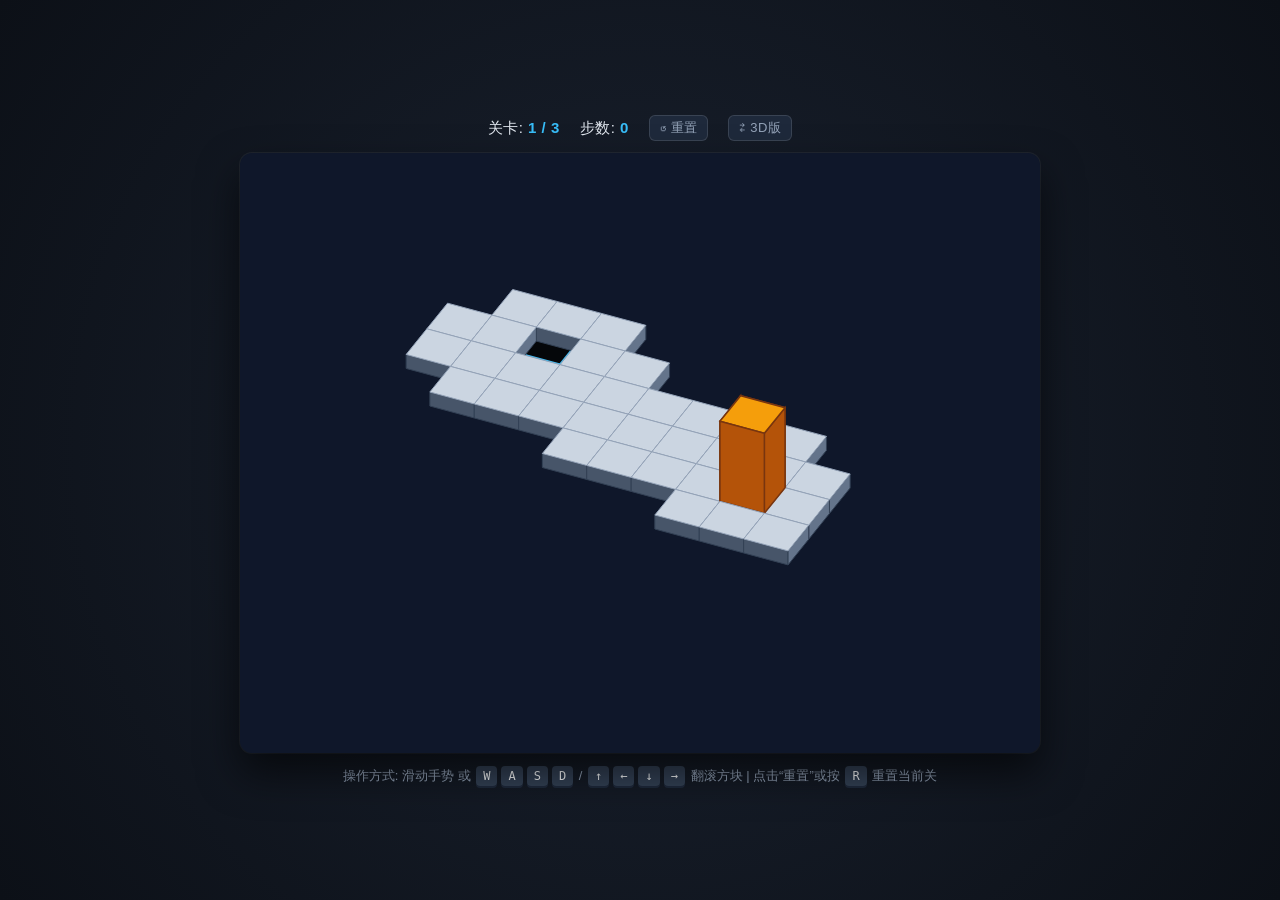
==== index.html @ 2ac4b7d9 "feat: 添加全新 Three.js 3D 版本工程 (three.html)，支持 WebGL PBR 光影与硬件深度遮挡" ====
<!DOCTYPE html>
<html lang="zh-CN">
<head>
  <meta charset="UTF-8">
  <meta name="viewport" content="width=device-width, initial-scale=1.0, maximum-scale=1.0, user-scalable=no">
  <title>Bloxorz - 经典立体翻滚方块</title>
  <style>
    * {
      box-sizing: border-box;
      margin: 0;
      padding: 0;
      user-select: none;
      -webkit-user-select: none;
    }
    body {
      background: radial-gradient(circle at center, #1a2230 0%, #0c1017 100%);
      color: #e2e8f0;
      font-family: -apple-system, BlinkMacSystemFont, "Segoe UI", Roboto, sans-serif;
      display: flex;
      flex-direction: column;
      align-items: center;
      justify-content: center;
      min-height: 100vh;
      overflow: hidden;
      touch-action: none;
    }
    #ui-bar {
      margin-bottom: 12px;
      display: flex;
      align-items: center;
      gap: 20px;
      font-size: 15px;
      font-weight: 500;
      letter-spacing: 0.5px;
    }
    .hud-val {
      color: #38bdf8;
      font-weight: 700;
    }
    .restart-btn {
      background: #1e293b;
      color: #94a3b8;
      border: 1px solid rgba(255, 255, 255, 0.12);
      padding: 3px 10px;
      border-radius: 6px;
      font-size: 13px;
      font-weight: 500;
      cursor: pointer;
      transition: all 0.2s ease;
      touch-action: manipulation;
    }
    .restart-btn:hover, .restart-btn:active {
      background: #334155;
      color: #38bdf8;
      border-color: rgba(56, 189, 248, 0.4);
    }
    #canvas-container {
      position: relative;
      box-shadow: 0 20px 40px rgba(0,0,0,0.6), 0 0 0 1px rgba(255,255,255,0.06);
      border-radius: 12px;
      background: #0f172a;
      overflow: hidden;
      max-width: 95vw;
      max-height: 75vh;
      touch-action: none;
    }
    canvas {
      display: block;
      max-width: 100%;
      height: auto;
      touch-action: none;
    }
    #instruction {
      margin-top: 14px;
      color: #94a3b8;
      font-size: 13px;
      text-align: center;
      padding: 0 10px;
    }
    kbd {
      background: #334155;
      color: #f8fafc;
      padding: 3px 7px;
      border-radius: 4px;
      font-size: 12px;
      box-shadow: 0 2px 0 #1e293b;
      margin: 0 2px;
    }
  </style>
</head>
<body>

  <div id="ui-bar">
    <div>关卡: <span id="level-display" class="hud-val">1 / 3</span></div>
    <div>步数: <span id="moves-display" class="hud-val">0</span></div>
    <button id="btn-restart" class="restart-btn" title="重新开始当前关 (R)">↺ 重置</button>
    <a href="three.html" class="restart-btn" style="text-decoration:none; display:inline-flex; align-items:center;" title="切换至 Three.js 3D版">⇄ 3D版</a>
  </div>

  <div id="canvas-container">
    <canvas id="gameCanvas" width="800" height="600"></canvas>
  </div>

  <div id="instruction">
    操作方式: 滑动手势 或 <kbd>W</kbd><kbd>A</kbd><kbd>S</kbd><kbd>D</kbd> / <kbd>↑</kbd><kbd>←</kbd><kbd>↓</kbd><kbd>→</kbd> 翻滚方块 | 点击“重置”或按 <kbd>R</kbd> 重置当前关
  </div>

<script>
// --- 核心配置与全局状态 ---
const canvas = document.getElementById('gameCanvas');
const canvasContainer = document.getElementById('canvas-container');
const ctx = canvas.getContext('2d');
const levelDisplay = document.getElementById('level-display');
const movesDisplay = document.getElementById('moves-display');
const btnRestart = document.getElementById('btn-restart');

const TILE_SIZE = 40;     // 单个地块网格边长
const BLOCK_H = 80;       // 站立高度 (2格高)
const ORIGIN_X = 400;     // 投影中心 X (居中对齐)
const ORIGIN_Y = 280;     // 投影中心 Y (居中对齐)

// 视角控制：固定在 160° (在165°基础上再往左旋转 5°)
const BASE_CAMERA_ANGLE = 160 * (Math.PI / 180);
let viewAngleIndex = 2; // 180° 象限映射对应方向键
let currentCameraAngle = BASE_CAMERA_ANGLE;
let targetCameraAngle = BASE_CAMERA_ANGLE;

let currentLevelIdx = 0;
let moves = 0;
let isAnimating = false;
let blockState = null;
let animState = null;
let fallAnim = null;

// 地图数据: 0=悬空, 1=普通砖块, 2=起点, 3=终点方洞
const LEVELS = [
  // Level 1: 基础教学
  {
    start: { r: 1, c: 1 },
    grid: [
      [1, 1, 1, 0, 0, 0, 0, 0, 0, 0],
      [1, 2, 1, 1, 1, 1, 0, 0, 0, 0],
      [1, 1, 1, 1, 1, 1, 1, 1, 1, 0],
      [0, 1, 1, 1, 1, 1, 1, 1, 1, 1],
      [0, 0, 0, 0, 0, 1, 1, 3, 1, 1],
      [0, 0, 0, 0, 0, 0, 1, 1, 1, 0]
    ]
  },
  // Level 2: 拐弯与窄路
  {
    start: { r: 1, c: 1 },
    grid: [
      [1, 1, 1, 1, 1, 1, 0, 0, 0, 0],
      [1, 2, 1, 0, 0, 1, 1, 1, 1, 0],
      [1, 1, 1, 0, 0, 0, 0, 1, 1, 0],
      [0, 1, 1, 1, 1, 1, 0, 1, 1, 1],
      [0, 0, 0, 1, 1, 1, 1, 1, 3, 1],
      [0, 0, 0, 0, 0, 0, 0, 1, 1, 1]
    ]
  },
  // Level 3: 空间姿态微调
  {
    start: { r: 1, c: 0 },
    grid: [
      [1, 1, 1, 1, 0, 0, 1, 1, 1, 1],
      [2, 1, 1, 1, 1, 1, 1, 1, 1, 1],
      [1, 1, 1, 1, 0, 0, 1, 1, 3, 1],
      [0, 1, 1, 0, 0, 0, 0, 1, 1, 1],
      [0, 1, 1, 1, 1, 1, 1, 1, 1, 0]
    ]
  }
];

// 计算关卡活跃地块中心点，确保任意旋转角度都精准居中
function getLevelCenter(lvlIdx) {
  const grid = LEVELS[lvlIdx].grid;
  let minR = Infinity, maxR = -Infinity;
  let minC = Infinity, maxC = -Infinity;
  for (let r = 0; r < grid.length; r++) {
    for (let c = 0; c < grid[r].length; c++) {
      if (grid[r][c] > 0) {
        if (r < minR) minR = r;
        if (r > maxR) maxR = r;
        if (c < minC) minC = c;
        if (c > maxC) maxC = c;
      }
    }
  }
  return {
    c0: (minC + maxC) / 2,
    r0: (minR + maxR) / 2
  };
}

// --- 动态可旋转 3D 等轴测投影变换 ---
// 将 3D 网格坐标 (c 列/X, r 行/Z, h 高度/Y) 转为屏幕 2D 坐标 (x, y)
function project(c, r, h = 0) {
  const center = getLevelCenter(currentLevelIdx);
  const u = c - center.c0;
  const v = r - center.r0;

  const X0 = u - v;
  const Z0 = u + v;

  const cosA = Math.cos(currentCameraAngle);
  const sinA = Math.sin(currentCameraAngle);

  // 旋转后的等轴测屏幕基向量分量
  const xProj = X0 * cosA - Z0 * sinA;
  const yProj = X0 * sinA + Z0 * cosA;

  return {
    x: ORIGIN_X + xProj * (TILE_SIZE * 0.866),
    y: ORIGIN_Y + yProj * (TILE_SIZE * 0.5) - h
  };
}

// 获取 3D 点在当前摄像机方向的深度（用于画家算法深度排序）
function getDepth(c, r, h = 0) {
  const center = getLevelCenter(currentLevelIdx);
  const u = c - center.c0;
  const v = r - center.r0;

  const X0 = u - v;
  const Z0 = u + v;

  const cosA = Math.cos(currentCameraAngle);
  const sinA = Math.sin(currentCameraAngle);

  // 越靠近观察者，yProj 越大（深度越深，后绘制）；高度 h 越大离摄像机越近
  const yProj = X0 * sinA + Z0 * cosA;
  return yProj + (h / TILE_SIZE) * 0.5;
}

// --- 关卡重置与初始化 ---
function initLevel(lvlIdx) {
  currentLevelIdx = lvlIdx;
  moves = 0;
  isAnimating = false;
  fallAnim = null;
  animState = null;

  const lvl = LEVELS[currentLevelIdx];
  // 方块姿态: 'V' (垂直站立 1x1, 高2), 'H_ROW' (沿行平躺 2x1), 'H_COL' (沿列平躺 1x2)
  blockState = {
    r: lvl.start.r,
    c: lvl.start.c,
    orientation: 'V'
  };

  levelDisplay.innerText = `${currentLevelIdx + 1} / ${LEVELS.length}`;
  movesDisplay.innerText = moves;
}

if (btnRestart) {
  btnRestart.addEventListener('click', () => {
    initLevel(currentLevelIdx);
  });
}

// 获取方块底面当前覆盖的所有网格单元
function getOccupiedCells(r, c, orientation) {
  if (orientation === 'V') return [{ r, c }];
  if (orientation === 'H_ROW') return [{ r, c }, { r: r + 1, c }];
  if (orientation === 'H_COL') return [{ r, c }, { r, c: c + 1 }];
  return [];
}

// 检查是否全部有效接触地块
function checkSurfaceStatus(r, c, orientation) {
  const cells = getOccupiedCells(r, c, orientation);
  const grid = LEVELS[currentLevelIdx].grid;

  let standingHole = false;
  if (orientation === 'V' && grid[r]?.[c] === 3) {
    standingHole = true;
  }

  for (let cell of cells) {
    const tile = grid[cell.r]?.[cell.c];
    if (!tile || tile === 0) {
      return { status: 'FALL' }; // 悬空摔落
    }
  }

  if (standingHole) {
    return { status: 'WIN' };
  }
  return { status: 'OK' };
}

// --- 翻滚动力学与几何旋转矩阵 ---
function makeMove(dir) {
  if (isAnimating || fallAnim) return;

  const { r, c, orientation } = blockState;
  let nextR = r, nextC = c, nextOri = orientation;
  let pivotLocal = { x: 0, y: 0, z: 0 };
  let rotAxis = ''; // 'X' or 'Z'
  let rotAngleDir = 1;

  // 姿态转移表与旋转轴心设定
  if (orientation === 'V') {
    if (dir === 'UP') {
      nextR = r - 2; nextOri = 'H_ROW';
      pivotLocal = { x: c + 0.5, z: r };
      rotAxis = 'X'; rotAngleDir = -1;
    } else if (dir === 'DOWN') {
      nextR = r + 1; nextOri = 'H_ROW';
      pivotLocal = { x: c + 0.5, z: r + 1 };
      rotAxis = 'X'; rotAngleDir = 1;
    } else if (dir === 'LEFT') {
      nextC = c - 2; nextOri = 'H_COL';
      pivotLocal = { x: c, z: r + 0.5 };
      rotAxis = 'Z'; rotAngleDir = 1;
    } else if (dir === 'RIGHT') {
      nextC = c + 1; nextOri = 'H_COL';
      pivotLocal = { x: c + 1, z: r + 0.5 };
      rotAxis = 'Z'; rotAngleDir = -1;
    }
  } else if (orientation === 'H_ROW') {
    if (dir === 'UP') {
      nextR = r - 1; nextOri = 'V';
      pivotLocal = { x: c + 0.5, z: r };
      rotAxis = 'X'; rotAngleDir = -1;
    } else if (dir === 'DOWN') {
      nextR = r + 2; nextOri = 'V';
      pivotLocal = { x: c + 0.5, z: r + 2 };
      rotAxis = 'X'; rotAngleDir = 1;
    } else if (dir === 'LEFT') {
      nextC = c - 1; nextOri = 'H_ROW';
      pivotLocal = { x: c, z: r + 1 };
      rotAxis = 'Z'; rotAngleDir = 1;
    } else if (dir === 'RIGHT') {
      nextC = c + 1; nextOri = 'H_ROW';
      pivotLocal = { x: c + 1, z: r + 1 };
      rotAxis = 'Z'; rotAngleDir = -1;
    }
  } else if (orientation === 'H_COL') {
    if (dir === 'UP') {
      nextR = r - 1; nextOri = 'H_COL';
      pivotLocal = { x: c + 1, z: r };
      rotAxis = 'X'; rotAngleDir = -1;
    } else if (dir === 'DOWN') {
      nextR = r + 1; nextOri = 'H_COL';
      pivotLocal = { x: c + 1, z: r + 1 };
      rotAxis = 'X'; rotAngleDir = 1;
    } else if (dir === 'LEFT') {
      nextC = c - 1; nextOri = 'V';
      pivotLocal = { x: c, z: r + 0.5 };
      rotAxis = 'Z'; rotAngleDir = 1;
    } else if (dir === 'RIGHT') {
      nextC = c + 2; nextOri = 'V';
      pivotLocal = { x: c + 2, z: r + 0.5 };
      rotAxis = 'Z'; rotAngleDir = -1;
    }
  }

  isAnimating = true;
  moves++;
  movesDisplay.innerText = moves;

  const duration = 160;
  const startTime = performance.now();

  animState = {
    startOri: orientation,
    startR: r,
    startC: c,
    nextR,
    nextC,
    nextOri,
    pivotLocal,
    rotAxis,
    rotAngleDir,
    startTime,
    duration
  };
}

// 获取方块未旋转时的 8 个局部 3D 顶点
function getBaseVertices(ori, r, c) {
  let w = 1, d = 1, h = 2; // V
  if (ori === 'H_ROW') { w = 1; d = 2; h = 1; }
  if (ori === 'H_COL') { w = 2; d = 1; h = 1; }

  const minX = c, maxX = c + w;
  const minZ = r, maxZ = r + d;
  const minY = 0, maxY = h * TILE_SIZE;

  return [
    { x: minX, y: minY, z: minZ },
    { x: maxX, y: minY, z: minZ },
    { x: maxX, y: minY, z: maxZ },
    { x: minX, y: minY, z: maxZ },
    { x: minX, y: maxY, z: minZ },
    { x: maxX, y: maxY, z: minZ },
    { x: maxX, y: maxY, z: maxZ },
    { x: minX, y: maxY, z: maxZ }
  ];
}

// 围绕轴心旋转 3D 顶点
function rotateVertex(v, pivot, axis, theta) {
  let px = (v.x - pivot.x) * TILE_SIZE;
  let py = v.y - 0;
  let pz = (v.z - pivot.z) * TILE_SIZE;

  let rx = px, ry = py, rz = pz;
  const cosT = Math.cos(theta);
  const sinT = Math.sin(theta);

  if (axis === 'X') {
    ry = py * cosT - pz * sinT;
    rz = py * sinT + pz * cosT;
  } else if (axis === 'Z') {
    rx = px * cosT - py * sinT;
    ry = px * sinT + py * cosT;
  }

  return {
    c: (rx / TILE_SIZE) + pivot.x,
    r: (rz / TILE_SIZE) + pivot.z,
    h: ry
  };
}

// --- 渲染逻辑 ---
function drawTile(c, r, type) {
  // 顶面的 4 个顶点
  const p0 = project(c, r, 0);
  const p1 = project(c + 1, r, 0);
  const p2 = project(c + 1, r + 1, 0);
  const p3 = project(c, r + 1, 0);

  // 1. 地块侧壁厚度：仅在平台外边缘（或悬空/洞穴处）且朝向摄像机时绘制
  if (type !== 3) {
    const grid = LEVELS[currentLevelIdx].grid;
    const thick = 14;
    const edges = [
      { from: p0, to: p1, nr: r - 1, nc: c, dc: 0, dr: -1, color: '#475569' }, // 沿 c 轴，法线 -r
      { from: p1, to: p2, nr: r, nc: c + 1, dc: 1, dr: 0, color: '#64748b' },  // 沿 r 轴，法线 +c
      { from: p2, to: p3, nr: r + 1, nc: c, dc: 0, dr: 1, color: '#475569' },  // 沿 -c 轴，法线 +r
      { from: p3, to: p0, nr: r, nc: c - 1, dc: -1, dr: 0, color: '#64748b' }  // 沿 -r 轴，法线 -c
    ];

    for (let edge of edges) {
      const neighborTile = grid[edge.nr]?.[edge.nc];
      const hasDropoff = !neighborTile || neighborTile === 0 || neighborTile === 3;
      // 3D法线朝向摄像机判断：法线位移点的深度比当前点更靠近摄像机
      const isFacingCamera = (getDepth(c + edge.dc, r + edge.dr, 0) - getDepth(c, r, 0)) > 0.05;

      if (hasDropoff && isFacingCamera) {
        const bFrom = { x: edge.from.x, y: edge.from.y + thick };
        const bTo = { x: edge.to.x, y: edge.to.y + thick };

        ctx.beginPath();
        ctx.moveTo(edge.from.x, edge.from.y);
        ctx.lineTo(edge.to.x, edge.to.y);
        ctx.lineTo(bTo.x, bTo.y);
        ctx.lineTo(bFrom.x, bFrom.y);
        ctx.closePath();

        ctx.fillStyle = edge.color;
        ctx.fill();
        ctx.strokeStyle = '#334155';
        ctx.lineWidth = 1;
        ctx.stroke();
      }
    }
  }

  // 2. 地块顶面
  ctx.beginPath();
  ctx.moveTo(p0.x, p0.y);
  ctx.lineTo(p1.x, p1.y);
  ctx.lineTo(p2.x, p2.y);
  ctx.lineTo(p3.x, p3.y);
  ctx.closePath();

  if (type === 3) {
    // 终点方洞
    ctx.fillStyle = '#05070a';
    ctx.fill();
    ctx.lineWidth = 2.5;
    ctx.strokeStyle = '#38bdf8';
    ctx.stroke();
    return;
  }

  ctx.fillStyle = '#cbd5e1';
  ctx.fill();
  ctx.lineWidth = 1;
  ctx.strokeStyle = '#94a3b8';
  ctx.stroke();
}

function drawBlockFace(face, verts) {
  const pts = face.indices.map(idx => project(verts[idx].c, verts[idx].r, verts[idx].h));

  ctx.beginPath();
  ctx.moveTo(pts[0].x, pts[0].y);
  for (let i = 1; i < pts.length; i++) {
    ctx.lineTo(pts[i].x, pts[i].y);
  }
  ctx.closePath();

  ctx.fillStyle = face.color;
  ctx.fill();
  ctx.lineWidth = 1.5;
  ctx.strokeStyle = '#78350f';
  ctx.stroke();
}

// --- 动画主循环 ---
function render(timestamp) {
  ctx.clearRect(0, 0, canvas.width, canvas.height);

  // 平滑插值摄像机视角
  const angleDiff = targetCameraAngle - currentCameraAngle;
  if (Math.abs(angleDiff) > 0.001) {
    currentCameraAngle += angleDiff * 0.12;
  } else {
    currentCameraAngle = targetCameraAngle;
  }

  // 1. 状态机更新与方块当前 3D 顶点解算
  let finalVerts = null;

  if (fallAnim) {
    // 坠落动画
    const elapsed = timestamp - fallAnim.startTime;
    const progress = Math.min(elapsed / fallAnim.duration, 1);
    const dropDist = (progress * progress) * 450;

    const baseV = getBaseVertices(blockState.orientation, blockState.r, blockState.c);
    finalVerts = baseV.map(v => ({
      c: v.x,
      r: v.z,
      h: v.y - dropDist
    }));

    if (progress >= 1) {
      if (fallAnim.isWin) {
        if (currentLevelIdx + 1 < LEVELS.length) {
          initLevel(currentLevelIdx + 1);
        } else {
          alert('恭喜全部通关！总耗费关卡已全部破解！');
          initLevel(0);
        }
      } else {
        initLevel(currentLevelIdx);
      }
    }
  } else if (isAnimating && animState) {
    // 翻滚中动画
    const elapsed = timestamp - animState.startTime;
    const progress = Math.min(elapsed / animState.duration, 1);
    
    // 平滑缓动 (Quadratic Out)
    const ease = 1 - (1 - progress) * (1 - progress);
    const angle = ease * (Math.PI / 2) * animState.rotAngleDir;

    const baseV = getBaseVertices(animState.startOri, animState.startR, animState.startC);
    finalVerts = baseV.map(v => rotateVertex(v, animState.pivotLocal, animState.rotAxis, angle));

    if (progress >= 1) {
      isAnimating = false;
      blockState.r = animState.nextR;
      blockState.c = animState.nextC;
      blockState.orientation = animState.nextOri;
      animState = null;

      // 翻滚结束，检测脚下物理表面
      const res = checkSurfaceStatus(blockState.r, blockState.c, blockState.orientation);
      if (res.status === 'FALL') {
        fallAnim = { startTime: performance.now(), duration: 600, isWin: false };
      } else if (res.status === 'WIN') {
        fallAnim = { startTime: performance.now(), duration: 500, isWin: true };
      }
    }
  } else if (blockState) {
    // 静止姿态
    const baseV = getBaseVertices(blockState.orientation, blockState.r, blockState.c);
    finalVerts = baseV.map(v => ({ c: v.x, r: v.z, h: v.y }));
  }

  // 2. 收集地块与方块各面，统一纳入统一深度列表进行精准 3D 遮挡排序
  const renderList = [];
  const grid = LEVELS[currentLevelIdx].grid;

  for (let r = 0; r < grid.length; r++) {
    for (let c = 0; c < grid[r].length; c++) {
      if (grid[r][c] > 0) {
        const d = grid[r][c] === 3
          ? getDepth(c + 0.5, r + 0.5, -400)
          : getDepth(c + 0.5, r + 0.5, 0);
        renderList.push({
          type: 'TILE',
          c,
          r,
          tileType: grid[r][c],
          depth: d
        });
      }
    }
  }

  if (finalVerts) {
    const faces = [
      { indices: [0, 1, 2, 3], normal: 'BOTTOM', color: '#92400e' },
      { indices: [4, 5, 6, 7], normal: 'TOP', color: '#f59e0b' },
      { indices: [0, 1, 5, 4], normal: 'BACK_ROW', color: '#b45309' },
      { indices: [3, 2, 6, 7], normal: 'FRONT_ROW', color: '#d97706' },
      { indices: [0, 3, 7, 4], normal: 'LEFT_COL', color: '#b45309' },
      { indices: [1, 2, 6, 5], normal: 'RIGHT_COL', color: '#d97706' }
    ];

    for (let face of faces) {
      let avgDepth = 0;
      for (let idx of face.indices) {
        avgDepth += getDepth(finalVerts[idx].c, finalVerts[idx].r, finalVerts[idx].h);
      }
      renderList.push({
        type: 'BLOCK_FACE',
        face,
        finalVerts,
        depth: (avgDepth / 4) + 0.002
      });
    }
  }

  // 3. 画家算法统一深度排序（从远到近绘制，掉入后方的方块会被前方底板自然遮挡）
  renderList.sort((a, b) => a.depth - b.depth);

  // 4. 按正确深度顺序绘制
  for (let item of renderList) {
    if (item.type === 'TILE') {
      drawTile(item.c, item.r, item.tileType);
    } else if (item.type === 'BLOCK_FACE') {
      drawBlockFace(item.face, item.finalVerts);
    }
  }

  requestAnimationFrame(render);
}

// --- 键盘与触控手势事件监听 ---
// 依据当前视角，将玩家屏幕直觉按键自动映射到正确的网格方向
function getMappedDirection(inputDir) {
  const dirs = ['UP', 'RIGHT', 'DOWN', 'LEFT'];
  const inputIdx = dirs.indexOf(inputDir);
  const mappedIdx = (inputIdx + viewAngleIndex) % 4;
  return dirs[mappedIdx];
}

// 键盘按键监听
window.addEventListener('keydown', (e) => {
  const code = e.code;
  if (code === 'KeyR') {
    initLevel(currentLevelIdx);
    return;
  }

  if (isAnimating || fallAnim) return;

  let inputDir = null;
  if (code === 'ArrowUp' || code === 'KeyW') {
    inputDir = 'UP';
  } else if (code === 'ArrowDown' || code === 'KeyS') {
    inputDir = 'DOWN';
  } else if (code === 'ArrowLeft' || code === 'KeyA') {
    inputDir = 'LEFT';
  } else if (code === 'ArrowRight' || code === 'KeyD') {
    inputDir = 'RIGHT';
  }

  if (inputDir) {
    e.preventDefault();
    makeMove(getMappedDirection(inputDir));
  }
});

// 移动端手指滑动手势支持
let touchStartX = 0;
let touchStartY = 0;

function handleTouchStart(e) {
  if (e.touches.length === 1) {
    touchStartX = e.touches[0].clientX;
    touchStartY = e.touches[0].clientY;
  }
}

function handleTouchMove(e) {
  // 阻止页面双指缩放和触摸滚动等干扰
  if (e.cancelable) {
    e.preventDefault();
  }
}

function handleTouchEnd(e) {
  if (isAnimating || fallAnim) return;
  if (e.changedTouches.length >= 1) {
    const touchEndX = e.changedTouches[0].clientX;
    const touchEndY = e.changedTouches[0].clientY;
    const dx = touchEndX - touchStartX;
    const dy = touchEndY - touchStartY;
    const dist = Math.hypot(dx, dy);

    // 滑动距离判定阈值 (20px)
    if (dist > 20) {
      let swipeDir = null;
      if (Math.abs(dx) > Math.abs(dy)) {
        swipeDir = dx > 0 ? 'RIGHT' : 'LEFT';
      } else {
        swipeDir = dy > 0 ? 'DOWN' : 'UP';
      }

      if (swipeDir) {
        makeMove(getMappedDirection(swipeDir));
      }
    }
  }
}

canvasContainer.addEventListener('touchstart', handleTouchStart, { passive: false });
canvasContainer.addEventListener('touchmove', handleTouchMove, { passive: false });
canvasContainer.addEventListener('touchend', handleTouchEnd, { passive: false });

// 启动游戏
initLevel(0);
requestAnimationFrame(render);
</script>
</body>
</html>
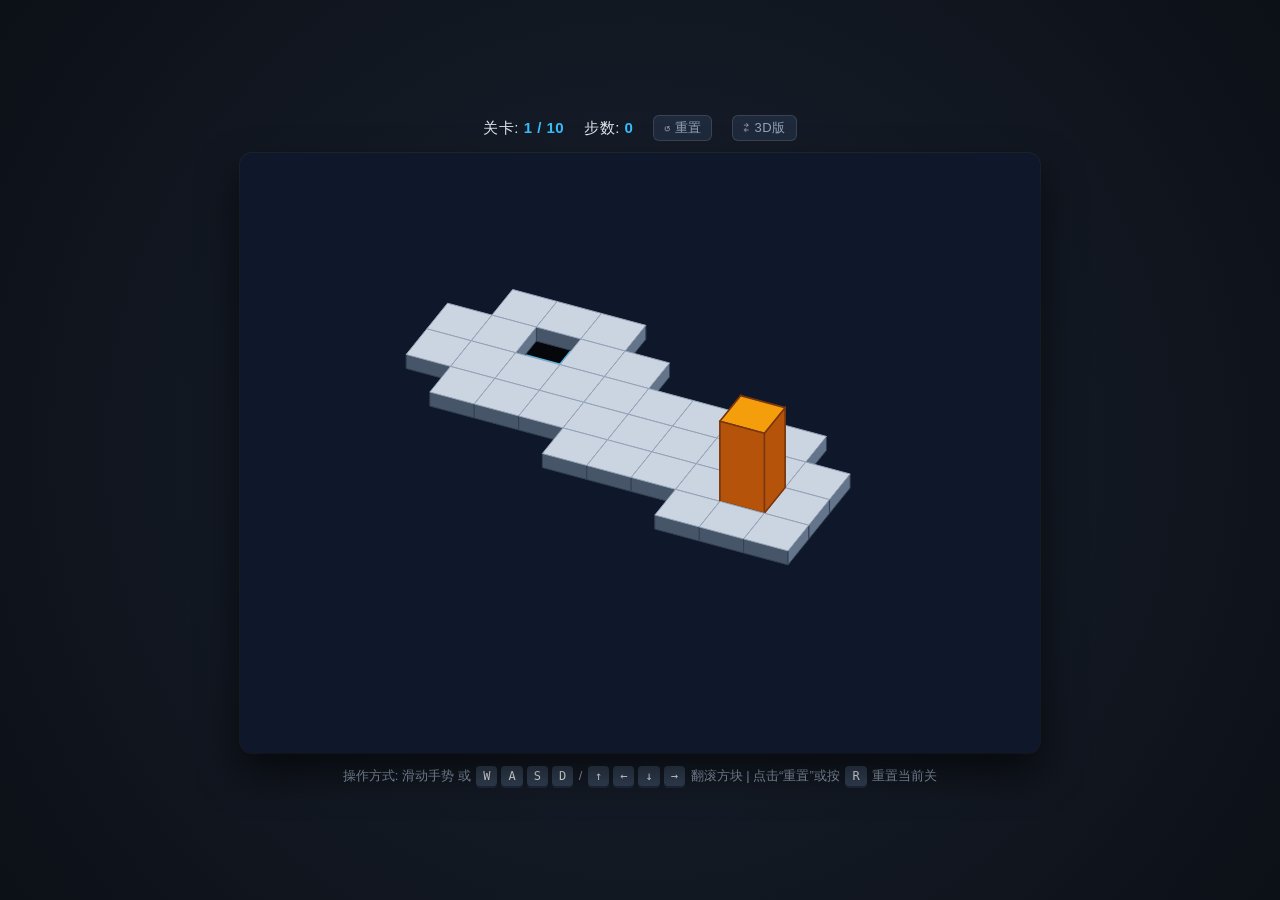
==== commit 9789be37: "feat(levels): expand game to 10 classic Bloxorz levels with level selector" ====
--- a/index.html
+++ b/index.html
@@ -91,7 +91,7 @@
 <body>
 
   <div id="ui-bar">
-    <div>关卡: <span id="level-display" class="hud-val">1 / 3</span></div>
+    <div>关卡: <span id="level-display" class="hud-val">1 / 10</span></div>
     <div>步数: <span id="moves-display" class="hud-val">0</span></div>
     <button id="btn-restart" class="restart-btn" title="重新开始当前关 (R)">↺ 重置</button>
     <a href="three.html" class="restart-btn" style="text-decoration:none; display:inline-flex; align-items:center;" title="切换至 Three.js 3D版">⇄ 3D版</a>
@@ -132,9 +132,9 @@
 let animState = null;
 let fallAnim = null;
 
-// 地图数据: 0=悬空, 1=普通砖块, 2=起点, 3=终点方洞
+// 地图数据: 0=悬空, 1=普通砖块, 2=起点, 3=终点方洞 (共 10 关)
 const LEVELS = [
-  // Level 1: 基础教学
+  // Level 1: 基础教学 (最少 7 步)
   {
     start: { r: 1, c: 1 },
     grid: [
@@ -146,7 +146,7 @@
       [0, 0, 0, 0, 0, 0, 1, 1, 1, 0]
     ]
   },
-  // Level 2: 拐弯与窄路
+  // Level 2: 拐弯与窄路 (最少 13 步)
   {
     start: { r: 1, c: 1 },
     grid: [
@@ -158,7 +158,7 @@
       [0, 0, 0, 0, 0, 0, 0, 1, 1, 1]
     ]
   },
-  // Level 3: 空间姿态微调
+  // Level 3: 空间姿态微调 (最少 10 步)
   {
     start: { r: 1, c: 0 },
     grid: [
@@ -167,6 +167,90 @@
       [1, 1, 1, 1, 0, 0, 1, 1, 3, 1],
       [0, 1, 1, 0, 0, 0, 0, 1, 1, 1],
       [0, 1, 1, 1, 1, 1, 1, 1, 1, 0]
+    ]
+  },
+  // Level 4: 双桥回环 (最少 14 步)
+  {
+    start: { r: 1, c: 1 },
+    grid: [
+      [0, 1, 1, 1, 0, 0, 1, 1, 1, 1],
+      [1, 2, 1, 1, 1, 1, 1, 0, 1, 1],
+      [1, 1, 1, 0, 0, 0, 1, 0, 1, 1],
+      [1, 1, 0, 0, 1, 1, 1, 0, 1, 3],
+      [1, 1, 1, 1, 1, 1, 0, 0, 1, 1],
+      [0, 1, 1, 1, 0, 0, 0, 0, 0, 0]
+    ]
+  },
+  // Level 5: Z字长廊 (最少 20 步)
+  {
+    start: { r: 1, c: 1 },
+    grid: [
+      [1, 1, 1, 0, 0, 1, 1, 1, 1, 1],
+      [1, 2, 1, 1, 1, 1, 1, 0, 1, 1],
+      [1, 1, 1, 0, 1, 1, 0, 0, 1, 1],
+      [0, 0, 0, 0, 1, 1, 1, 1, 1, 1],
+      [0, 0, 1, 1, 1, 0, 0, 1, 3, 1],
+      [0, 0, 1, 1, 1, 0, 0, 1, 1, 1]
+    ]
+  },
+  // Level 6: 阶梯折返 (最少 11 步)
+  {
+    start: { r: 1, c: 1 },
+    grid: [
+      [1, 1, 1, 0, 0, 1, 1, 1, 1, 0],
+      [1, 2, 1, 0, 1, 1, 1, 1, 1, 1],
+      [1, 1, 1, 0, 1, 1, 0, 0, 1, 1],
+      [0, 1, 1, 1, 1, 1, 0, 0, 1, 1],
+      [0, 1, 1, 1, 1, 0, 1, 1, 3, 1],
+      [0, 0, 0, 0, 0, 0, 1, 1, 1, 1]
+    ]
+  },
+  // Level 7: 中庭环岛 (最少 20 步)
+  {
+    start: { r: 2, c: 1 },
+    grid: [
+      [0, 1, 1, 1, 1, 1, 1, 1, 0, 0],
+      [1, 1, 1, 0, 0, 0, 1, 1, 1, 0],
+      [1, 2, 1, 0, 1, 1, 1, 0, 1, 1],
+      [1, 1, 1, 0, 1, 3, 1, 0, 1, 1],
+      [0, 1, 1, 1, 1, 1, 0, 0, 1, 1],
+      [0, 0, 0, 1, 1, 1, 1, 1, 1, 1]
+    ]
+  },
+  // Level 8: 双翼迷宫 (最少 14 步)
+  {
+    start: { r: 4, c: 1 },
+    grid: [
+      [1, 1, 1, 1, 1, 1, 1, 1, 1, 0],
+      [1, 1, 1, 1, 1, 1, 1, 1, 1, 1],
+      [1, 1, 1, 0, 0, 1, 1, 0, 3, 1],
+      [1, 1, 1, 0, 1, 1, 1, 1, 1, 1],
+      [1, 2, 1, 0, 1, 1, 1, 1, 0, 0],
+      [1, 1, 1, 0, 0, 0, 0, 0, 0, 0]
+    ]
+  },
+  // Level 9: 悬崖窄桥 (最少 23 步)
+  {
+    start: { r: 0, c: 1 },
+    grid: [
+      [1, 2, 1, 1, 0, 1, 1, 1, 1, 0],
+      [1, 1, 1, 1, 1, 1, 0, 1, 1, 1],
+      [0, 0, 1, 1, 0, 1, 1, 1, 0, 1],
+      [0, 1, 1, 1, 0, 0, 1, 1, 1, 1],
+      [0, 1, 1, 0, 0, 1, 1, 3, 1, 0],
+      [0, 1, 1, 1, 1, 1, 1, 1, 1, 0]
+    ]
+  },
+  // Level 10: 终极试炼 (参考原版 Bloxorz 迂回翻转关卡，最少 26 步)
+  {
+    start: { r: 1, c: 8 },
+    grid: [
+      [1, 1, 1, 0, 0, 1, 1, 1, 1, 1],
+      [1, 3, 1, 0, 1, 1, 0, 1, 2, 1],
+      [1, 1, 1, 0, 1, 1, 0, 1, 1, 1],
+      [0, 1, 1, 0, 1, 1, 1, 0, 1, 1],
+      [0, 1, 1, 1, 1, 0, 1, 1, 1, 1],
+      [0, 0, 1, 1, 1, 0, 1, 1, 1, 0]
     ]
   }
 ];
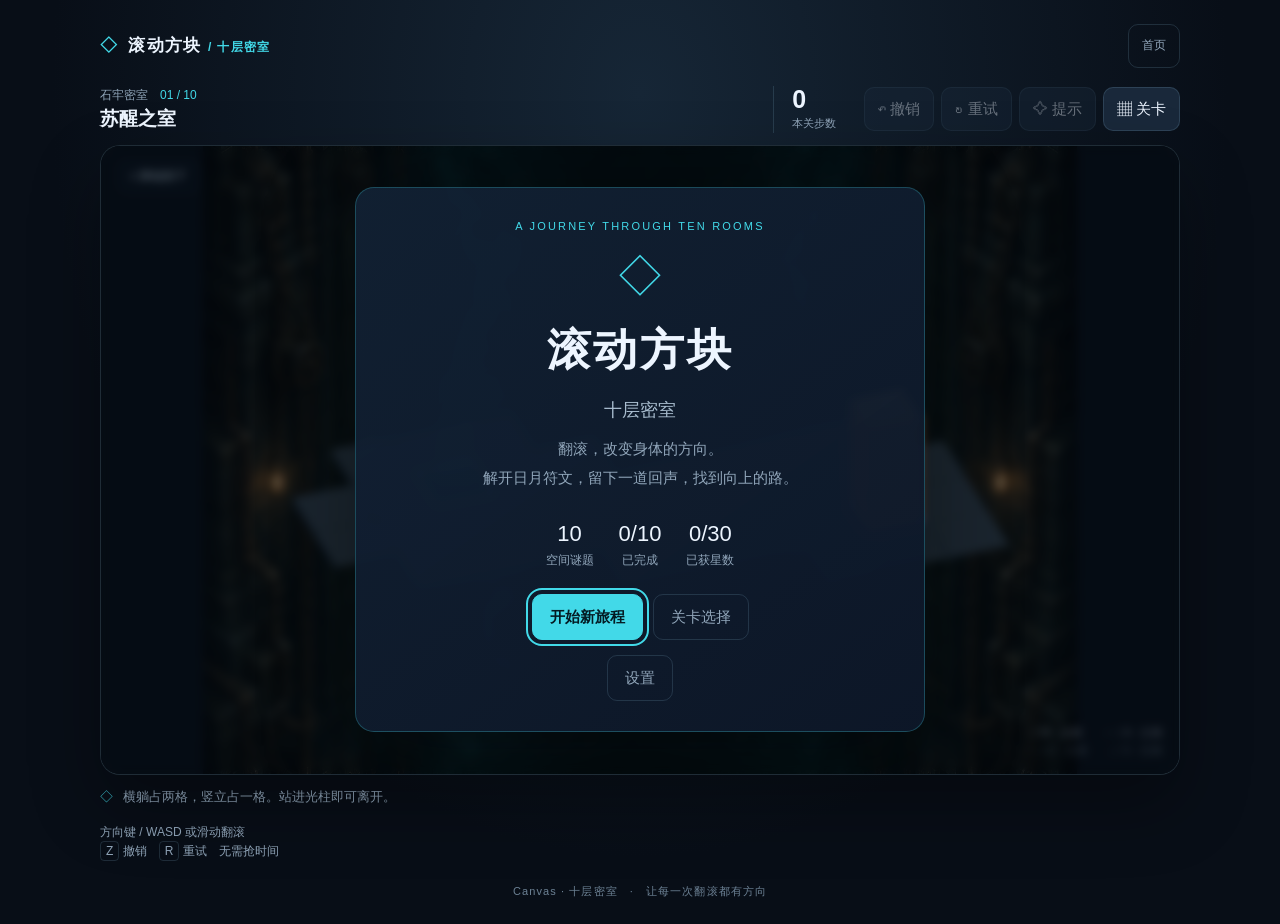
==== commit 6757b216: "feat: ship ten-room puzzle campaign with runes, echoes and saved progress" ====
--- a/index.html
+++ b/index.html
@@ -2,819 +2,62 @@
 <html lang="zh-CN">
 <head>
   <meta charset="UTF-8">
-  <meta name="viewport" content="width=device-width, initial-scale=1.0, maximum-scale=1.0, user-scalable=no">
-  <title>Bloxorz - 经典立体翻滚方块</title>
-  <style>
-    * {
-      box-sizing: border-box;
-      margin: 0;
-      padding: 0;
-      user-select: none;
-      -webkit-user-select: none;
-    }
-    body {
-      background: radial-gradient(circle at center, #1a2230 0%, #0c1017 100%);
-      color: #e2e8f0;
-      font-family: -apple-system, BlinkMacSystemFont, "Segoe UI", Roboto, sans-serif;
-      display: flex;
-      flex-direction: column;
-      align-items: center;
-      justify-content: center;
-      min-height: 100vh;
-      overflow: hidden;
-      touch-action: none;
-    }
-    #ui-bar {
-      margin-bottom: 12px;
-      display: flex;
-      align-items: center;
-      gap: 20px;
-      font-size: 15px;
-      font-weight: 500;
-      letter-spacing: 0.5px;
-    }
-    .hud-val {
-      color: #38bdf8;
-      font-weight: 700;
-    }
-    .restart-btn {
-      background: #1e293b;
-      color: #94a3b8;
-      border: 1px solid rgba(255, 255, 255, 0.12);
-      padding: 3px 10px;
-      border-radius: 6px;
-      font-size: 13px;
-      font-weight: 500;
-      cursor: pointer;
-      transition: all 0.2s ease;
-      touch-action: manipulation;
-    }
-    .restart-btn:hover, .restart-btn:active {
-      background: #334155;
-      color: #38bdf8;
-      border-color: rgba(56, 189, 248, 0.4);
-    }
-    #canvas-container {
-      position: relative;
-      box-shadow: 0 20px 40px rgba(0,0,0,0.6), 0 0 0 1px rgba(255,255,255,0.06);
-      border-radius: 12px;
-      background: #0f172a;
-      overflow: hidden;
-      max-width: 95vw;
-      max-height: 75vh;
-      touch-action: none;
-    }
-    canvas {
-      display: block;
-      max-width: 100%;
-      height: auto;
-      touch-action: none;
-    }
-    #instruction {
-      margin-top: 14px;
-      color: #94a3b8;
-      font-size: 13px;
-      text-align: center;
-      padding: 0 10px;
-    }
-    kbd {
-      background: #334155;
-      color: #f8fafc;
-      padding: 3px 7px;
-      border-radius: 4px;
-      font-size: 12px;
-      box-shadow: 0 2px 0 #1e293b;
-      margin: 0 2px;
-    }
-  </style>
+  <meta name="viewport" content="width=device-width,initial-scale=1,viewport-fit=cover">
+  <meta name="theme-color" content="#080e17">
+  <meta name="description" content="十道空间谜题。翻滚改变姿态，点亮日月符文，留下回声，逃离十层密室。">
+  <title>滚动方块 · 十层密室</title>
+  <link rel="stylesheet" href="game.css">
+  <link rel="icon" href="favicon.svg" type="image/svg+xml">
+
+  <script defer src="escape-background.js"></script>
+  <script defer src="game-core.js"></script>
+  <script defer src="levels.js"></script>
+  <script defer src="game-renderers.js"></script>
+  <script defer src="game-app.js"></script>
 </head>
-<body>
-
-  <div id="ui-bar">
-    <div>关卡: <span id="level-display" class="hud-val">1 / 10</span></div>
-    <div>步数: <span id="moves-display" class="hud-val">0</span></div>
-    <button id="btn-restart" class="restart-btn" title="重新开始当前关 (R)">↺ 重置</button>
-    <a href="three.html" class="restart-btn" style="text-decoration:none; display:inline-flex; align-items:center;" title="切换至 Three.js 3D版">⇄ 3D版</a>
-  </div>
-
-  <div id="canvas-container">
-    <canvas id="gameCanvas" width="800" height="600"></canvas>
-  </div>
-
-  <div id="instruction">
-    操作方式: 滑动手势 或 <kbd>W</kbd><kbd>A</kbd><kbd>S</kbd><kbd>D</kbd> / <kbd>↑</kbd><kbd>←</kbd><kbd>↓</kbd><kbd>→</kbd> 翻滚方块 | 点击“重置”或按 <kbd>R</kbd> 重置当前关
-  </div>
-
-<script>
-// --- 核心配置与全局状态 ---
-const canvas = document.getElementById('gameCanvas');
-const canvasContainer = document.getElementById('canvas-container');
-const ctx = canvas.getContext('2d');
-const levelDisplay = document.getElementById('level-display');
-const movesDisplay = document.getElementById('moves-display');
-const btnRestart = document.getElementById('btn-restart');
-
-const TILE_SIZE = 40;     // 单个地块网格边长
-const BLOCK_H = 80;       // 站立高度 (2格高)
-const ORIGIN_X = 400;     // 投影中心 X (居中对齐)
-const ORIGIN_Y = 280;     // 投影中心 Y (居中对齐)
-
-// 视角控制：固定在 160° (在165°基础上再往左旋转 5°)
-const BASE_CAMERA_ANGLE = 160 * (Math.PI / 180);
-let viewAngleIndex = 2; // 180° 象限映射对应方向键
-let currentCameraAngle = BASE_CAMERA_ANGLE;
-let targetCameraAngle = BASE_CAMERA_ANGLE;
-
-let currentLevelIdx = 0;
-let moves = 0;
-let isAnimating = false;
-let blockState = null;
-let animState = null;
-let fallAnim = null;
-
-// 地图数据: 0=悬空, 1=普通砖块, 2=起点, 3=终点方洞 (共 10 关)
-const LEVELS = [
-  // Level 1: 基础教学 (最少 7 步)
-  {
-    start: { r: 1, c: 1 },
-    grid: [
-      [1, 1, 1, 0, 0, 0, 0, 0, 0, 0],
-      [1, 2, 1, 1, 1, 1, 0, 0, 0, 0],
-      [1, 1, 1, 1, 1, 1, 1, 1, 1, 0],
-      [0, 1, 1, 1, 1, 1, 1, 1, 1, 1],
-      [0, 0, 0, 0, 0, 1, 1, 3, 1, 1],
-      [0, 0, 0, 0, 0, 0, 1, 1, 1, 0]
-    ]
-  },
-  // Level 2: 拐弯与窄路 (最少 13 步)
-  {
-    start: { r: 1, c: 1 },
-    grid: [
-      [1, 1, 1, 1, 1, 1, 0, 0, 0, 0],
-      [1, 2, 1, 0, 0, 1, 1, 1, 1, 0],
-      [1, 1, 1, 0, 0, 0, 0, 1, 1, 0],
-      [0, 1, 1, 1, 1, 1, 0, 1, 1, 1],
-      [0, 0, 0, 1, 1, 1, 1, 1, 3, 1],
-      [0, 0, 0, 0, 0, 0, 0, 1, 1, 1]
-    ]
-  },
-  // Level 3: 空间姿态微调 (最少 10 步)
-  {
-    start: { r: 1, c: 0 },
-    grid: [
-      [1, 1, 1, 1, 0, 0, 1, 1, 1, 1],
-      [2, 1, 1, 1, 1, 1, 1, 1, 1, 1],
-      [1, 1, 1, 1, 0, 0, 1, 1, 3, 1],
-      [0, 1, 1, 0, 0, 0, 0, 1, 1, 1],
-      [0, 1, 1, 1, 1, 1, 1, 1, 1, 0]
-    ]
-  },
-  // Level 4: 双桥回环 (最少 14 步)
-  {
-    start: { r: 1, c: 1 },
-    grid: [
-      [0, 1, 1, 1, 0, 0, 1, 1, 1, 1],
-      [1, 2, 1, 1, 1, 1, 1, 0, 1, 1],
-      [1, 1, 1, 0, 0, 0, 1, 0, 1, 1],
-      [1, 1, 0, 0, 1, 1, 1, 0, 1, 3],
-      [1, 1, 1, 1, 1, 1, 0, 0, 1, 1],
-      [0, 1, 1, 1, 0, 0, 0, 0, 0, 0]
-    ]
-  },
-  // Level 5: Z字长廊 (最少 20 步)
-  {
-    start: { r: 1, c: 1 },
-    grid: [
-      [1, 1, 1, 0, 0, 1, 1, 1, 1, 1],
-      [1, 2, 1, 1, 1, 1, 1, 0, 1, 1],
-      [1, 1, 1, 0, 1, 1, 0, 0, 1, 1],
-      [0, 0, 0, 0, 1, 1, 1, 1, 1, 1],
-      [0, 0, 1, 1, 1, 0, 0, 1, 3, 1],
-      [0, 0, 1, 1, 1, 0, 0, 1, 1, 1]
-    ]
-  },
-  // Level 6: 阶梯折返 (最少 11 步)
-  {
-    start: { r: 1, c: 1 },
-    grid: [
-      [1, 1, 1, 0, 0, 1, 1, 1, 1, 0],
-      [1, 2, 1, 0, 1, 1, 1, 1, 1, 1],
-      [1, 1, 1, 0, 1, 1, 0, 0, 1, 1],
-      [0, 1, 1, 1, 1, 1, 0, 0, 1, 1],
-      [0, 1, 1, 1, 1, 0, 1, 1, 3, 1],
-      [0, 0, 0, 0, 0, 0, 1, 1, 1, 1]
-    ]
-  },
-  // Level 7: 中庭环岛 (最少 20 步)
-  {
-    start: { r: 2, c: 1 },
-    grid: [
-      [0, 1, 1, 1, 1, 1, 1, 1, 0, 0],
-      [1, 1, 1, 0, 0, 0, 1, 1, 1, 0],
-      [1, 2, 1, 0, 1, 1, 1, 0, 1, 1],
-      [1, 1, 1, 0, 1, 3, 1, 0, 1, 1],
-      [0, 1, 1, 1, 1, 1, 0, 0, 1, 1],
-      [0, 0, 0, 1, 1, 1, 1, 1, 1, 1]
-    ]
-  },
-  // Level 8: 双翼迷宫 (最少 14 步)
-  {
-    start: { r: 4, c: 1 },
-    grid: [
-      [1, 1, 1, 1, 1, 1, 1, 1, 1, 0],
-      [1, 1, 1, 1, 1, 1, 1, 1, 1, 1],
-      [1, 1, 1, 0, 0, 1, 1, 0, 3, 1],
-      [1, 1, 1, 0, 1, 1, 1, 1, 1, 1],
-      [1, 2, 1, 0, 1, 1, 1, 1, 0, 0],
-      [1, 1, 1, 0, 0, 0, 0, 0, 0, 0]
-    ]
-  },
-  // Level 9: 悬崖窄桥 (最少 23 步)
-  {
-    start: { r: 0, c: 1 },
-    grid: [
-      [1, 2, 1, 1, 0, 1, 1, 1, 1, 0],
-      [1, 1, 1, 1, 1, 1, 0, 1, 1, 1],
-      [0, 0, 1, 1, 0, 1, 1, 1, 0, 1],
-      [0, 1, 1, 1, 0, 0, 1, 1, 1, 1],
-      [0, 1, 1, 0, 0, 1, 1, 3, 1, 0],
-      [0, 1, 1, 1, 1, 1, 1, 1, 1, 0]
-    ]
-  },
-  // Level 10: 终极试炼 (参考原版 Bloxorz 迂回翻转关卡，最少 26 步)
-  {
-    start: { r: 1, c: 8 },
-    grid: [
-      [1, 1, 1, 0, 0, 1, 1, 1, 1, 1],
-      [1, 3, 1, 0, 1, 1, 0, 1, 2, 1],
-      [1, 1, 1, 0, 1, 1, 0, 1, 1, 1],
-      [0, 1, 1, 0, 1, 1, 1, 0, 1, 1],
-      [0, 1, 1, 1, 1, 0, 1, 1, 1, 1],
-      [0, 0, 1, 1, 1, 0, 1, 1, 1, 0]
-    ]
-  }
-];
-
-// 计算关卡活跃地块中心点，确保任意旋转角度都精准居中
-function getLevelCenter(lvlIdx) {
-  const grid = LEVELS[lvlIdx].grid;
-  let minR = Infinity, maxR = -Infinity;
-  let minC = Infinity, maxC = -Infinity;
-  for (let r = 0; r < grid.length; r++) {
-    for (let c = 0; c < grid[r].length; c++) {
-      if (grid[r][c] > 0) {
-        if (r < minR) minR = r;
-        if (r > maxR) maxR = r;
-        if (c < minC) minC = c;
-        if (c > maxC) maxC = c;
-      }
-    }
-  }
-  return {
-    c0: (minC + maxC) / 2,
-    r0: (minR + maxR) / 2
-  };
-}
-
-// --- 动态可旋转 3D 等轴测投影变换 ---
-// 将 3D 网格坐标 (c 列/X, r 行/Z, h 高度/Y) 转为屏幕 2D 坐标 (x, y)
-function project(c, r, h = 0) {
-  const center = getLevelCenter(currentLevelIdx);
-  const u = c - center.c0;
-  const v = r - center.r0;
-
-  const X0 = u - v;
-  const Z0 = u + v;
-
-  const cosA = Math.cos(currentCameraAngle);
-  const sinA = Math.sin(currentCameraAngle);
-
-  // 旋转后的等轴测屏幕基向量分量
-  const xProj = X0 * cosA - Z0 * sinA;
-  const yProj = X0 * sinA + Z0 * cosA;
-
-  return {
-    x: ORIGIN_X + xProj * (TILE_SIZE * 0.866),
-    y: ORIGIN_Y + yProj * (TILE_SIZE * 0.5) - h
-  };
-}
-
-// 获取 3D 点在当前摄像机方向的深度（用于画家算法深度排序）
-function getDepth(c, r, h = 0) {
-  const center = getLevelCenter(currentLevelIdx);
-  const u = c - center.c0;
-  const v = r - center.r0;
-
-  const X0 = u - v;
-  const Z0 = u + v;
-
-  const cosA = Math.cos(currentCameraAngle);
-  const sinA = Math.sin(currentCameraAngle);
-
-  // 越靠近观察者，yProj 越大（深度越深，后绘制）；高度 h 越大离摄像机越近
-  const yProj = X0 * sinA + Z0 * cosA;
-  return yProj + (h / TILE_SIZE) * 0.5;
-}
-
-// --- 关卡重置与初始化 ---
-function initLevel(lvlIdx) {
-  currentLevelIdx = lvlIdx;
-  moves = 0;
-  isAnimating = false;
-  fallAnim = null;
-  animState = null;
-
-  const lvl = LEVELS[currentLevelIdx];
-  // 方块姿态: 'V' (垂直站立 1x1, 高2), 'H_ROW' (沿行平躺 2x1), 'H_COL' (沿列平躺 1x2)
-  blockState = {
-    r: lvl.start.r,
-    c: lvl.start.c,
-    orientation: 'V'
-  };
-
-  levelDisplay.innerText = `${currentLevelIdx + 1} / ${LEVELS.length}`;
-  movesDisplay.innerText = moves;
-}
-
-if (btnRestart) {
-  btnRestart.addEventListener('click', () => {
-    initLevel(currentLevelIdx);
-  });
-}
-
-// 获取方块底面当前覆盖的所有网格单元
-function getOccupiedCells(r, c, orientation) {
-  if (orientation === 'V') return [{ r, c }];
-  if (orientation === 'H_ROW') return [{ r, c }, { r: r + 1, c }];
-  if (orientation === 'H_COL') return [{ r, c }, { r, c: c + 1 }];
-  return [];
-}
-
-// 检查是否全部有效接触地块
-function checkSurfaceStatus(r, c, orientation) {
-  const cells = getOccupiedCells(r, c, orientation);
-  const grid = LEVELS[currentLevelIdx].grid;
-
-  let standingHole = false;
-  if (orientation === 'V' && grid[r]?.[c] === 3) {
-    standingHole = true;
-  }
-
-  for (let cell of cells) {
-    const tile = grid[cell.r]?.[cell.c];
-    if (!tile || tile === 0) {
-      return { status: 'FALL' }; // 悬空摔落
-    }
-  }
-
-  if (standingHole) {
-    return { status: 'WIN' };
-  }
-  return { status: 'OK' };
-}
-
-// --- 翻滚动力学与几何旋转矩阵 ---
-function makeMove(dir) {
-  if (isAnimating || fallAnim) return;
-
-  const { r, c, orientation } = blockState;
-  let nextR = r, nextC = c, nextOri = orientation;
-  let pivotLocal = { x: 0, y: 0, z: 0 };
-  let rotAxis = ''; // 'X' or 'Z'
-  let rotAngleDir = 1;
-
-  // 姿态转移表与旋转轴心设定
-  if (orientation === 'V') {
-    if (dir === 'UP') {
-      nextR = r - 2; nextOri = 'H_ROW';
-      pivotLocal = { x: c + 0.5, z: r };
-      rotAxis = 'X'; rotAngleDir = -1;
-    } else if (dir === 'DOWN') {
-      nextR = r + 1; nextOri = 'H_ROW';
-      pivotLocal = { x: c + 0.5, z: r + 1 };
-      rotAxis = 'X'; rotAngleDir = 1;
-    } else if (dir === 'LEFT') {
-      nextC = c - 2; nextOri = 'H_COL';
-      pivotLocal = { x: c, z: r + 0.5 };
-      rotAxis = 'Z'; rotAngleDir = 1;
-    } else if (dir === 'RIGHT') {
-      nextC = c + 1; nextOri = 'H_COL';
-      pivotLocal = { x: c + 1, z: r + 0.5 };
-      rotAxis = 'Z'; rotAngleDir = -1;
-    }
-  } else if (orientation === 'H_ROW') {
-    if (dir === 'UP') {
-      nextR = r - 1; nextOri = 'V';
-      pivotLocal = { x: c + 0.5, z: r };
-      rotAxis = 'X'; rotAngleDir = -1;
-    } else if (dir === 'DOWN') {
-      nextR = r + 2; nextOri = 'V';
-      pivotLocal = { x: c + 0.5, z: r + 2 };
-      rotAxis = 'X'; rotAngleDir = 1;
-    } else if (dir === 'LEFT') {
-      nextC = c - 1; nextOri = 'H_ROW';
-      pivotLocal = { x: c, z: r + 1 };
-      rotAxis = 'Z'; rotAngleDir = 1;
-    } else if (dir === 'RIGHT') {
-      nextC = c + 1; nextOri = 'H_ROW';
-      pivotLocal = { x: c + 1, z: r + 1 };
-      rotAxis = 'Z'; rotAngleDir = -1;
-    }
-  } else if (orientation === 'H_COL') {
-    if (dir === 'UP') {
-      nextR = r - 1; nextOri = 'H_COL';
-      pivotLocal = { x: c + 1, z: r };
-      rotAxis = 'X'; rotAngleDir = -1;
-    } else if (dir === 'DOWN') {
-      nextR = r + 1; nextOri = 'H_COL';
-      pivotLocal = { x: c + 1, z: r + 1 };
-      rotAxis = 'X'; rotAngleDir = 1;
-    } else if (dir === 'LEFT') {
-      nextC = c - 1; nextOri = 'V';
-      pivotLocal = { x: c, z: r + 0.5 };
-      rotAxis = 'Z'; rotAngleDir = 1;
-    } else if (dir === 'RIGHT') {
-      nextC = c + 2; nextOri = 'V';
-      pivotLocal = { x: c + 2, z: r + 0.5 };
-      rotAxis = 'Z'; rotAngleDir = -1;
-    }
-  }
-
-  isAnimating = true;
-  moves++;
-  movesDisplay.innerText = moves;
-
-  const duration = 160;
-  const startTime = performance.now();
-
-  animState = {
-    startOri: orientation,
-    startR: r,
-    startC: c,
-    nextR,
-    nextC,
-    nextOri,
-    pivotLocal,
-    rotAxis,
-    rotAngleDir,
-    startTime,
-    duration
-  };
-}
-
-// 获取方块未旋转时的 8 个局部 3D 顶点
-function getBaseVertices(ori, r, c) {
-  let w = 1, d = 1, h = 2; // V
-  if (ori === 'H_ROW') { w = 1; d = 2; h = 1; }
-  if (ori === 'H_COL') { w = 2; d = 1; h = 1; }
-
-  const minX = c, maxX = c + w;
-  const minZ = r, maxZ = r + d;
-  const minY = 0, maxY = h * TILE_SIZE;
-
-  return [
-    { x: minX, y: minY, z: minZ },
-    { x: maxX, y: minY, z: minZ },
-    { x: maxX, y: minY, z: maxZ },
-    { x: minX, y: minY, z: maxZ },
-    { x: minX, y: maxY, z: minZ },
-    { x: maxX, y: maxY, z: minZ },
-    { x: maxX, y: maxY, z: maxZ },
-    { x: minX, y: maxY, z: maxZ }
-  ];
-}
-
-// 围绕轴心旋转 3D 顶点
-function rotateVertex(v, pivot, axis, theta) {
-  let px = (v.x - pivot.x) * TILE_SIZE;
-  let py = v.y - 0;
-  let pz = (v.z - pivot.z) * TILE_SIZE;
-
-  let rx = px, ry = py, rz = pz;
-  const cosT = Math.cos(theta);
-  const sinT = Math.sin(theta);
-
-  if (axis === 'X') {
-    ry = py * cosT - pz * sinT;
-    rz = py * sinT + pz * cosT;
-  } else if (axis === 'Z') {
-    rx = px * cosT - py * sinT;
-    ry = px * sinT + py * cosT;
-  }
-
-  return {
-    c: (rx / TILE_SIZE) + pivot.x,
-    r: (rz / TILE_SIZE) + pivot.z,
-    h: ry
-  };
-}
-
-// --- 渲染逻辑 ---
-function drawTile(c, r, type) {
-  // 顶面的 4 个顶点
-  const p0 = project(c, r, 0);
-  const p1 = project(c + 1, r, 0);
-  const p2 = project(c + 1, r + 1, 0);
-  const p3 = project(c, r + 1, 0);
-
-  // 1. 地块侧壁厚度：仅在平台外边缘（或悬空/洞穴处）且朝向摄像机时绘制
-  if (type !== 3) {
-    const grid = LEVELS[currentLevelIdx].grid;
-    const thick = 14;
-    const edges = [
-      { from: p0, to: p1, nr: r - 1, nc: c, dc: 0, dr: -1, color: '#475569' }, // 沿 c 轴，法线 -r
-      { from: p1, to: p2, nr: r, nc: c + 1, dc: 1, dr: 0, color: '#64748b' },  // 沿 r 轴，法线 +c
-      { from: p2, to: p3, nr: r + 1, nc: c, dc: 0, dr: 1, color: '#475569' },  // 沿 -c 轴，法线 +r
-      { from: p3, to: p0, nr: r, nc: c - 1, dc: -1, dr: 0, color: '#64748b' }  // 沿 -r 轴，法线 -c
-    ];
-
-    for (let edge of edges) {
-      const neighborTile = grid[edge.nr]?.[edge.nc];
-      const hasDropoff = !neighborTile || neighborTile === 0 || neighborTile === 3;
-      // 3D法线朝向摄像机判断：法线位移点的深度比当前点更靠近摄像机
-      const isFacingCamera = (getDepth(c + edge.dc, r + edge.dr, 0) - getDepth(c, r, 0)) > 0.05;
-
-      if (hasDropoff && isFacingCamera) {
-        const bFrom = { x: edge.from.x, y: edge.from.y + thick };
-        const bTo = { x: edge.to.x, y: edge.to.y + thick };
-
-        ctx.beginPath();
-        ctx.moveTo(edge.from.x, edge.from.y);
-        ctx.lineTo(edge.to.x, edge.to.y);
-        ctx.lineTo(bTo.x, bTo.y);
-        ctx.lineTo(bFrom.x, bFrom.y);
-        ctx.closePath();
-
-        ctx.fillStyle = edge.color;
-        ctx.fill();
-        ctx.strokeStyle = '#334155';
-        ctx.lineWidth = 1;
-        ctx.stroke();
-      }
-    }
-  }
-
-  // 2. 地块顶面
-  ctx.beginPath();
-  ctx.moveTo(p0.x, p0.y);
-  ctx.lineTo(p1.x, p1.y);
-  ctx.lineTo(p2.x, p2.y);
-  ctx.lineTo(p3.x, p3.y);
-  ctx.closePath();
-
-  if (type === 3) {
-    // 终点方洞
-    ctx.fillStyle = '#05070a';
-    ctx.fill();
-    ctx.lineWidth = 2.5;
-    ctx.strokeStyle = '#38bdf8';
-    ctx.stroke();
-    return;
-  }
-
-  ctx.fillStyle = '#cbd5e1';
-  ctx.fill();
-  ctx.lineWidth = 1;
-  ctx.strokeStyle = '#94a3b8';
-  ctx.stroke();
-}
-
-function drawBlockFace(face, verts) {
-  const pts = face.indices.map(idx => project(verts[idx].c, verts[idx].r, verts[idx].h));
-
-  ctx.beginPath();
-  ctx.moveTo(pts[0].x, pts[0].y);
-  for (let i = 1; i < pts.length; i++) {
-    ctx.lineTo(pts[i].x, pts[i].y);
-  }
-  ctx.closePath();
-
-  ctx.fillStyle = face.color;
-  ctx.fill();
-  ctx.lineWidth = 1.5;
-  ctx.strokeStyle = '#78350f';
-  ctx.stroke();
-}
-
-// --- 动画主循环 ---
-function render(timestamp) {
-  ctx.clearRect(0, 0, canvas.width, canvas.height);
-
-  // 平滑插值摄像机视角
-  const angleDiff = targetCameraAngle - currentCameraAngle;
-  if (Math.abs(angleDiff) > 0.001) {
-    currentCameraAngle += angleDiff * 0.12;
-  } else {
-    currentCameraAngle = targetCameraAngle;
-  }
-
-  // 1. 状态机更新与方块当前 3D 顶点解算
-  let finalVerts = null;
-
-  if (fallAnim) {
-    // 坠落动画
-    const elapsed = timestamp - fallAnim.startTime;
-    const progress = Math.min(elapsed / fallAnim.duration, 1);
-    const dropDist = (progress * progress) * 450;
-
-    const baseV = getBaseVertices(blockState.orientation, blockState.r, blockState.c);
-    finalVerts = baseV.map(v => ({
-      c: v.x,
-      r: v.z,
-      h: v.y - dropDist
-    }));
-
-    if (progress >= 1) {
-      if (fallAnim.isWin) {
-        if (currentLevelIdx + 1 < LEVELS.length) {
-          initLevel(currentLevelIdx + 1);
-        } else {
-          alert('恭喜全部通关！总耗费关卡已全部破解！');
-          initLevel(0);
-        }
-      } else {
-        initLevel(currentLevelIdx);
-      }
-    }
-  } else if (isAnimating && animState) {
-    // 翻滚中动画
-    const elapsed = timestamp - animState.startTime;
-    const progress = Math.min(elapsed / animState.duration, 1);
-    
-    // 平滑缓动 (Quadratic Out)
-    const ease = 1 - (1 - progress) * (1 - progress);
-    const angle = ease * (Math.PI / 2) * animState.rotAngleDir;
-
-    const baseV = getBaseVertices(animState.startOri, animState.startR, animState.startC);
-    finalVerts = baseV.map(v => rotateVertex(v, animState.pivotLocal, animState.rotAxis, angle));
-
-    if (progress >= 1) {
-      isAnimating = false;
-      blockState.r = animState.nextR;
-      blockState.c = animState.nextC;
-      blockState.orientation = animState.nextOri;
-      animState = null;
-
-      // 翻滚结束，检测脚下物理表面
-      const res = checkSurfaceStatus(blockState.r, blockState.c, blockState.orientation);
-      if (res.status === 'FALL') {
-        fallAnim = { startTime: performance.now(), duration: 600, isWin: false };
-      } else if (res.status === 'WIN') {
-        fallAnim = { startTime: performance.now(), duration: 500, isWin: true };
-      }
-    }
-  } else if (blockState) {
-    // 静止姿态
-    const baseV = getBaseVertices(blockState.orientation, blockState.r, blockState.c);
-    finalVerts = baseV.map(v => ({ c: v.x, r: v.z, h: v.y }));
-  }
-
-  // 2. 收集地块与方块各面，统一纳入统一深度列表进行精准 3D 遮挡排序
-  const renderList = [];
-  const grid = LEVELS[currentLevelIdx].grid;
-
-  for (let r = 0; r < grid.length; r++) {
-    for (let c = 0; c < grid[r].length; c++) {
-      if (grid[r][c] > 0) {
-        const d = grid[r][c] === 3
-          ? getDepth(c + 0.5, r + 0.5, -400)
-          : getDepth(c + 0.5, r + 0.5, 0);
-        renderList.push({
-          type: 'TILE',
-          c,
-          r,
-          tileType: grid[r][c],
-          depth: d
-        });
-      }
-    }
-  }
-
-  if (finalVerts) {
-    const faces = [
-      { indices: [0, 1, 2, 3], normal: 'BOTTOM', color: '#92400e' },
-      { indices: [4, 5, 6, 7], normal: 'TOP', color: '#f59e0b' },
-      { indices: [0, 1, 5, 4], normal: 'BACK_ROW', color: '#b45309' },
-      { indices: [3, 2, 6, 7], normal: 'FRONT_ROW', color: '#d97706' },
-      { indices: [0, 3, 7, 4], normal: 'LEFT_COL', color: '#b45309' },
-      { indices: [1, 2, 6, 5], normal: 'RIGHT_COL', color: '#d97706' }
-    ];
-
-    for (let face of faces) {
-      let avgDepth = 0;
-      for (let idx of face.indices) {
-        avgDepth += getDepth(finalVerts[idx].c, finalVerts[idx].r, finalVerts[idx].h);
-      }
-      renderList.push({
-        type: 'BLOCK_FACE',
-        face,
-        finalVerts,
-        depth: (avgDepth / 4) + 0.002
-      });
-    }
-  }
-
-  // 3. 画家算法统一深度排序（从远到近绘制，掉入后方的方块会被前方底板自然遮挡）
-  renderList.sort((a, b) => a.depth - b.depth);
-
-  // 4. 按正确深度顺序绘制
-  for (let item of renderList) {
-    if (item.type === 'TILE') {
-      drawTile(item.c, item.r, item.tileType);
-    } else if (item.type === 'BLOCK_FACE') {
-      drawBlockFace(item.face, item.finalVerts);
-    }
-  }
-
-  requestAnimationFrame(render);
-}
-
-// --- 键盘与触控手势事件监听 ---
-// 依据当前视角，将玩家屏幕直觉按键自动映射到正确的网格方向
-function getMappedDirection(inputDir) {
-  const dirs = ['UP', 'RIGHT', 'DOWN', 'LEFT'];
-  const inputIdx = dirs.indexOf(inputDir);
-  const mappedIdx = (inputIdx + viewAngleIndex) % 4;
-  return dirs[mappedIdx];
-}
-
-// 键盘按键监听
-window.addEventListener('keydown', (e) => {
-  const code = e.code;
-  if (code === 'KeyR') {
-    initLevel(currentLevelIdx);
-    return;
-  }
-
-  if (isAnimating || fallAnim) return;
-
-  let inputDir = null;
-  if (code === 'ArrowUp' || code === 'KeyW') {
-    inputDir = 'UP';
-  } else if (code === 'ArrowDown' || code === 'KeyS') {
-    inputDir = 'DOWN';
-  } else if (code === 'ArrowLeft' || code === 'KeyA') {
-    inputDir = 'LEFT';
-  } else if (code === 'ArrowRight' || code === 'KeyD') {
-    inputDir = 'RIGHT';
-  }
-
-  if (inputDir) {
-    e.preventDefault();
-    makeMove(getMappedDirection(inputDir));
-  }
-});
-
-// 移动端手指滑动手势支持
-let touchStartX = 0;
-let touchStartY = 0;
-
-function handleTouchStart(e) {
-  if (e.touches.length === 1) {
-    touchStartX = e.touches[0].clientX;
-    touchStartY = e.touches[0].clientY;
-  }
-}
-
-function handleTouchMove(e) {
-  // 阻止页面双指缩放和触摸滚动等干扰
-  if (e.cancelable) {
-    e.preventDefault();
-  }
-}
-
-function handleTouchEnd(e) {
-  if (isAnimating || fallAnim) return;
-  if (e.changedTouches.length >= 1) {
-    const touchEndX = e.changedTouches[0].clientX;
-    const touchEndY = e.changedTouches[0].clientY;
-    const dx = touchEndX - touchStartX;
-    const dy = touchEndY - touchStartY;
-    const dist = Math.hypot(dx, dy);
-
-    // 滑动距离判定阈值 (20px)
-    if (dist > 20) {
-      let swipeDir = null;
-      if (Math.abs(dx) > Math.abs(dy)) {
-        swipeDir = dx > 0 ? 'RIGHT' : 'LEFT';
-      } else {
-        swipeDir = dy > 0 ? 'DOWN' : 'UP';
-      }
-
-      if (swipeDir) {
-        makeMove(getMappedDirection(swipeDir));
-      }
-    }
-  }
-}
-
-canvasContainer.addEventListener('touchstart', handleTouchStart, { passive: false });
-canvasContainer.addEventListener('touchmove', handleTouchMove, { passive: false });
-canvasContainer.addEventListener('touchend', handleTouchEnd, { passive: false });
-
-// 启动游戏
-initLevel(0);
-requestAnimationFrame(render);
-</script>
+<body data-renderer="canvas">
+  <main class="shell">
+    <header class="site-head">
+      <div class="brand"><span>◇</span>滚动方块 <span class="edition">/ 十层密室</span></div>
+      <button id="btn-home" class="quiet" style="font-size:12px;padding:6px 13px">首页</button>
+    </header>
+    <div class="toolbar">
+      <div class="level-info">
+        <div class="progress-line"><span id="chapter-display">石牢密室</span><strong id="level-display">01 / 10</strong></div>
+        <h2 id="level-name">苏醒之室</h2>
+      </div>
+      <div class="step-chip"><b id="moves-display">0</b><span>本关步数</span></div>
+      <div class="toolbar-actions">
+        <button id="btn-undo" title="撤销 (Z)">↶ 撤销</button>
+        <button id="btn-restart" title="重试本关 (R)">↻ 重试</button>
+        <button id="btn-hint">✧ 提示</button>
+        <button id="btn-levels">▦ 关卡</button>
+      </div>
+    </div>
+    <section id="game-container" class="board" tabindex="-1" aria-label="翻滚棋盘，可在此滑动操作">
+      <div class="board-tags">
+        <span class="board-tag" id="pose-display">☾ 脚端朝下</span>
+        <span class="board-tag" id="seal-display" hidden></span>
+        <span class="board-tag echo" id="echo-display" hidden></span>
+      </div>
+      <div class="direction-guide"><b>↑ / W · 远侧　　← / A · 左侧</b><br>→ / D · 右侧　　↓ / S · 近侧</div>
+      <canvas id="confetti-canvas" aria-hidden="true"></canvas>
+      <div id="modal-layer" class="modal-layer" role="dialog" aria-modal="true">
+        <div id="modal-panel" class="modal"><h2>十层密室</h2><p>正在准备棋盘…</p></div>
+      </div>
+      <div id="toast" class="toast" hidden role="status" aria-live="polite"></div>
+    </section>
+    <div class="lesson-bar"><span>◇</span><span id="lesson-text">横躺占两格，竖立占一格。</span></div>
+    <div class="below-board">
+      <p class="instructions">方向键 / WASD 或滑动翻滚<br><kbd>Z</kbd> 撤销　<kbd>R</kbd> 重试　无需抢时间</p>
+      <div id="dpad" class="dpad" aria-label="翻滚方向按钮" hidden>
+        <button data-direction="UP" aria-label="向上翻滚">↑</button>
+        <button data-direction="LEFT" aria-label="向左翻滚">←</button>
+        <button data-direction="DOWN" aria-label="向下翻滚">↓</button>
+        <button data-direction="RIGHT" aria-label="向右翻滚">→</button>
+      </div>
+    </div>
+    <footer class="footer"><span id="edition">十层密室</span>　·　让每一次翻滚都有方向</footer>
+  </main>
 </body>
-</html>+</html>
--- a/game.css
+++ b/game.css
@@ -0,0 +1,9 @@
+:root{color-scheme:dark;--bg:#080e17;--panel:#111c2b;--line:rgba(134,181,208,.18);--text:#edf5ff;--muted:#91a6ba;--accent:#42d9e8;--gold:#f4cc72}
+*{box-sizing:border-box}body{margin:0;background:radial-gradient(ellipse at 50% 10%,#162636 0%,var(--bg) 65%);color:var(--text);font:15px/1.6 -apple-system,BlinkMacSystemFont,"Segoe UI","PingFang SC",sans-serif;min-height:100dvh}button,a,input{font:inherit}button{cursor:pointer}button:disabled{cursor:default;opacity:.4}button:focus-visible,a:focus-visible{outline:2px solid var(--accent);outline-offset:4px}button,.button{border:1px solid var(--line);border-radius:10px;background:#19283a;color:var(--text);padding:10px 17px;min-height:44px;text-decoration:none;display:inline-flex;justify-content:center;align-items:center;gap:8px;transition:background .15s,transform .15s}button:hover:not(:disabled),.button:hover{background:#253c50}button.primary{color:#041b23;background:var(--accent);border-color:var(--accent);font-weight:700}button.primary:hover{background:#8beaf0}button.quiet{background:transparent;color:var(--muted)}h1,h2,h3,p{margin:0}h1{font-size:clamp(28px,4vw,44px);letter-spacing:.06em;font-weight:800}h2{font-size:25px;line-height:1.4}h3{font-size:17px}.eyebrow{color:var(--accent);font-size:11px;letter-spacing:.2em}.muted{color:var(--muted)}.shell{width:min(1080px,calc(100% - 36px));margin:24px auto}.site-head{display:flex;justify-content:space-between;align-items:center;margin:0 0 18px}.brand{font-size:17px;font-weight:700;letter-spacing:.08em}.brand span{color:var(--accent);margin-right:10px}.edition{font-size:12px;color:var(--muted)}.toolbar{display:flex;align-items:center;gap:10px;margin:0 0 12px;flex-wrap:wrap}.level-info{flex:1;min-width:170px}.level-info h2{font-size:19px}.progress-line{display:flex;gap:12px;align-items:center;color:var(--muted);font-size:12px}.progress-line strong{color:var(--accent);font-weight:500}.step-chip{border-left:1px solid var(--line);padding:0 18px;min-width:80px}.step-chip b{font-size:25px;line-height:1.1}.step-chip span{display:block;color:var(--muted);font-size:11px}.toolbar-actions{display:flex;gap:7px}.toolbar-actions button{padding:8px 13px}.board{position:relative;width:100%;height:clamp(390px,58vw,630px);border:1px solid var(--line);border-radius:20px;background:#090d14;overflow:hidden;box-shadow:0 30px 70px #0005;touch-action:none}.board canvas{position:absolute;inset:0;width:100%;height:100%;display:block;pointer-events:none}#environment-background{z-index:0}#game-canvas{z-index:1}#confetti-canvas{z-index:12}.board-tags{position:absolute;left:18px;top:15px;z-index:3;display:flex;gap:8px;flex-wrap:wrap;pointer-events:none}.board-tag{font-size:12px;background:#08111bd9;border:1px solid var(--line);color:#bed1e0;padding:5px 10px;border-radius:8px;backdrop-filter:blur(8px)}.board-tag.echo{color:var(--accent)}.direction-guide{position:absolute;right:17px;bottom:14px;z-index:3;color:#91a6ba8c;font-size:11px;text-align:right;pointer-events:none}.direction-guide b{font-weight:500;color:#becadca6}.lesson-bar{display:flex;gap:10px;align-items:flex-start;margin-top:12px;color:var(--muted);font-size:13px;min-height:30px}.lesson-bar span:first-child{color:var(--accent)}.below-board{display:flex;justify-content:space-between;gap:20px;margin-top:6px;align-items:center}.instructions{font-size:12px;color:var(--muted)}kbd{font:inherit;padding:2px 5px;border-radius:4px;border:1px solid var(--line)}.dpad{display:grid;grid-template-columns:repeat(3,44px);grid-template-rows:repeat(2,44px);gap:5px}.dpad button{padding:0;background:#19283abf;font-size:18px}.dpad button:nth-child(1){grid-column:2}.dpad button:nth-child(2){grid-column:1;grid-row:2}.dpad button:nth-child(3){grid-column:2;grid-row:2}.dpad button:nth-child(4){grid-column:3;grid-row:2}.modal-layer{position:absolute;inset:0;z-index:10;background:#040b126b;display:flex;align-items:center;justify-content:center;padding:22px;backdrop-filter:blur(5px)}.modal-layer[hidden]{display:none}.modal{width:min(570px,100%);max-height:100%;overflow:auto;background:linear-gradient(145deg,#122235ee,#0d1728fa);border:1px solid rgba(66,217,232,.26);box-shadow:0 18px 90px #0006;border-radius:19px;padding:30px;text-align:center;scrollbar-width:thin;position:relative;z-index:13}.modal.wide{width:min(920px,100%)}.modal .eyebrow{margin-bottom:12px}.modal h1{margin:10px 0 13px}.modal h2{margin-bottom:12px}.modal p{color:var(--muted);max-width:540px;margin:0 auto 20px}.modal-actions{display:flex;gap:10px;flex-wrap:wrap;justify-content:center}.hero-mark{font-size:44px;color:var(--accent);line-height:1.3}.hero-meta{display:flex;justify-content:center;gap:25px;color:var(--muted);font-size:12px;margin:24px 0}.hero-meta strong{display:block;font-size:22px;font-weight:500;color:var(--text)}.chapter{margin:16px 0;text-align:left}.chapter-title{color:var(--muted);font-size:12px;display:flex;align-items:center;gap:12px;margin:0 0 9px}.chapter-title:after{content:"";height:1px;flex:1;background:var(--line)}.level-grid{display:grid;grid-template-columns:repeat(4,1fr);gap:9px}.level-card{display:flex;flex-direction:column;align-items:flex-start;text-align:left;padding:13px;gap:5px;min-height:106px;background:#19283a80;position:relative}.level-card .number{color:var(--accent);font-size:12px}.level-card strong{font-weight:500;font-size:14px}.level-card .stars{color:var(--gold);font-size:12px;letter-spacing:.1em}.level-card small{font-size:11px;color:var(--muted)}.score-stars{font-size:38px;color:var(--gold);letter-spacing:8px;margin:13px 0}.score-grid{display:grid;grid-template-columns:repeat(2,1fr);gap:10px;margin:20px 0}.score-grid div{background:#0813227a;border:1px solid var(--line);border-radius:10px;padding:15px}.score-grid b{display:block;font-size:28px;font-weight:500;line-height:1.3}.score-grid span{font-size:12px;color:var(--muted)}.seal-row{color:var(--gold);letter-spacing:.3em;margin:8px 0}.hint-stack{display:flex;gap:8px;justify-content:center;margin:18px 0}.hint-stack button{font-size:13px;padding:8px 12px}.hint-stack button.active{border-color:var(--accent);color:var(--accent)}.hint-content{border:1px solid var(--line);background:#07122270;border-radius:10px;padding:20px;min-height:95px;margin-bottom:20px;color:#d0e1ef}.hint-content strong{color:var(--accent)}.hint-fine{font-size:12px!important}.settings-row{display:flex;align-items:center;justify-content:space-between;text-align:left;border-bottom:1px solid var(--line);padding:15px 0}.settings-row span{display:block;color:var(--muted);font-size:12px}.settings-row input{accent-color:var(--accent);width:20px;height:20px}.settings-row a{color:var(--accent)}.toast{position:absolute;bottom:24px;left:50%;transform:translateX(-50%);z-index:20;background:#15293ef5;border:1px solid var(--line);border-radius:10px;padding:10px 16px;font-size:13px;max-width:90%;text-align:center;pointer-events:none}.toast[hidden]{display:none}.footer{margin-top:22px;color:#6c8194;text-align:center;font-size:11px;letter-spacing:.1em}.modal-layer.home{background:#040b1280}.home .modal{max-width:580px}.home .modal p{line-height:1.9}.modal:not(.wide){animation:appear .2s ease-out}@keyframes appear{from{opacity:0;transform:translateY(8px)}to{opacity:1;transform:translateY(0)}}@media(max-width:650px){.shell{width:calc(100% - 20px);margin:13px auto}.site-head{margin-bottom:13px}.brand{font-size:15px}.toolbar{gap:7px}.level-info{min-width:130px}.level-info h2{font-size:17px}.step-chip{padding:0 12px}.toolbar-actions{width:100%;justify-content:flex-end}.toolbar-actions button{flex:1;font-size:12px;padding:7px 5px}.board{height:clamp(420px,65dvh,610px);border-radius:14px}.modal-layer{padding:12px}.modal{padding:23px 17px}.modal.wide{padding:18px 13px}.level-grid{grid-template-columns:repeat(2,1fr)}.level-card{min-height:93px;padding:10px}.chapter{margin:12px 0}.board-tags{top:12px;left:12px;right:12px;gap:5px}.board-tag{font-size:11px;padding:4px 7px}.direction-guide{display:none}.below-board{align-items:flex-end}.instructions{max-width:195px;font-size:11px}.hero-meta{gap:20px;margin:18px 0}.modal-actions button{flex:1}.score-grid{margin:15px 0}.footer{margin:14px 0}.hint-stack{gap:5px}.hint-stack button{padding:8px;font-size:12px}.lesson-bar{font-size:12px}}
+@media(prefers-reduced-motion:reduce){*,*:before,*:after{animation:none!important;transition:none!important}}
+[hidden]{display:none!important}
+.board{height:clamp(390px,calc(100dvh - 235px),630px)}
+.modal.wide{padding:22px}.modal.wide .level-card{min-height:90px;padding:10px}.modal.wide .chapter{margin:10px 0}
+@media(max-width:650px){.board{height:clamp(380px,calc(100dvh - 310px),600px)}.modal.wide{padding:18px 13px}}
+.board.with-panel{touch-action:auto}.modal{touch-action:pan-y}
+@media(max-width:650px){.shell:has(.dpad:not([hidden])) .board{height:clamp(340px,calc(100dvh - 390px),540px)}}
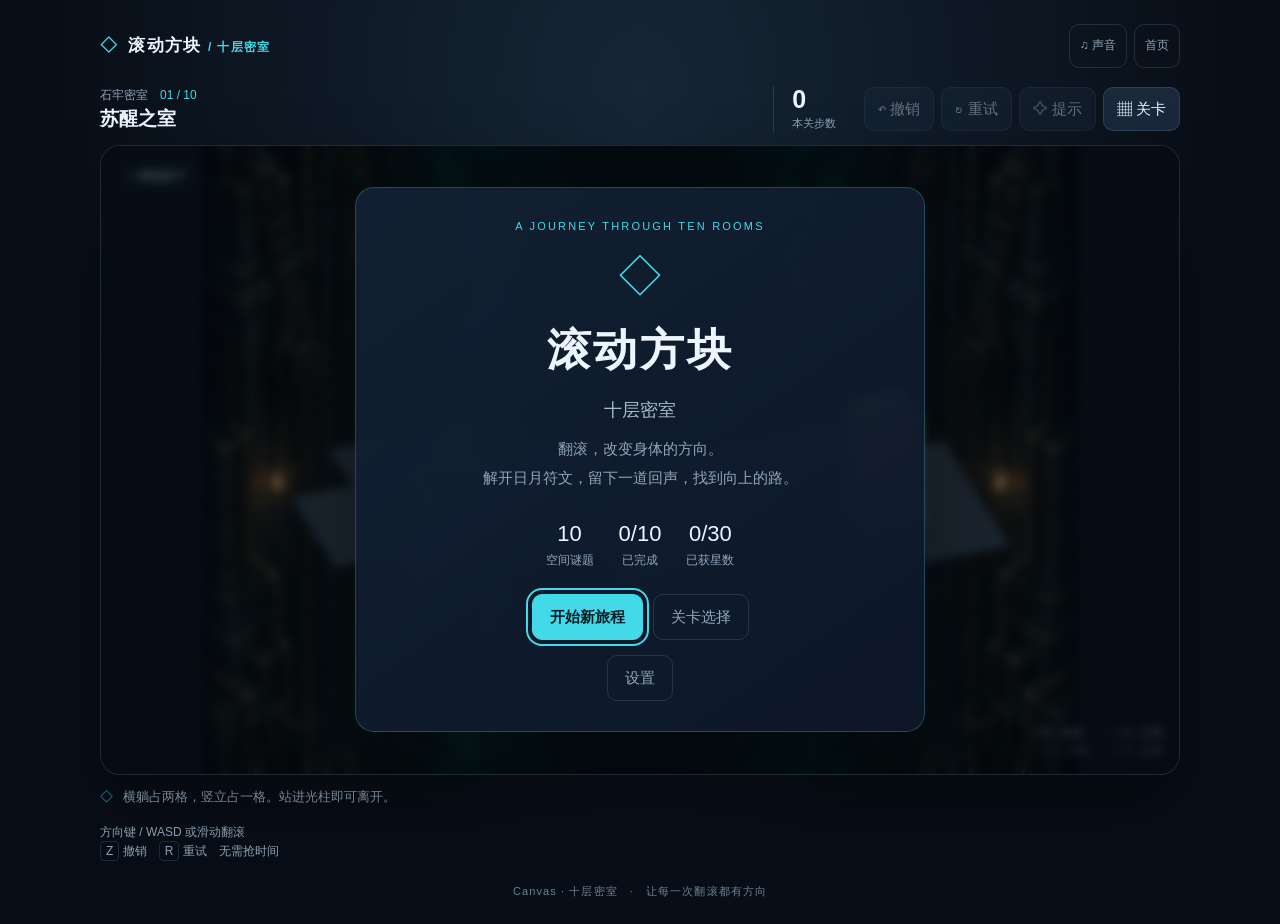
==== commit 29f96fda: "feat(audio): add chapter music and rolling, success, failure sound effects" ====
--- a/index.html
+++ b/index.html
@@ -6,20 +6,21 @@
   <meta name="theme-color" content="#080e17">
   <meta name="description" content="十道空间谜题。翻滚改变姿态，点亮日月符文，留下回声，逃离十层密室。">
   <title>滚动方块 · 十层密室</title>
-  <link rel="stylesheet" href="game.css">
+  <link rel="stylesheet" href="game.css?v=audio-1">
   <link rel="icon" href="favicon.svg" type="image/svg+xml">
 
   <script defer src="escape-background.js"></script>
   <script defer src="game-core.js"></script>
   <script defer src="levels.js"></script>
   <script defer src="game-renderers.js"></script>
-  <script defer src="game-app.js"></script>
+  <script defer src="game-audio.js?v=audio-1"></script>
+  <script defer src="game-app.js?v=audio-1"></script>
 </head>
 <body data-renderer="canvas">
   <main class="shell">
     <header class="site-head">
       <div class="brand"><span>◇</span>滚动方块 <span class="edition">/ 十层密室</span></div>
-      <button id="btn-home" class="quiet" style="font-size:12px;padding:6px 13px">首页</button>
+      <div class="header-actions"><button id="btn-audio" class="quiet" title="音乐、音效与其他设置">♫ 声音</button><button id="btn-home" class="quiet">首页</button></div>
     </header>
     <div class="toolbar">
       <div class="level-info">
--- a/game.css
+++ b/game.css
@@ -2,6 +2,8 @@
 *{box-sizing:border-box}body{margin:0;background:radial-gradient(ellipse at 50% 10%,#162636 0%,var(--bg) 65%);color:var(--text);font:15px/1.6 -apple-system,BlinkMacSystemFont,"Segoe UI","PingFang SC",sans-serif;min-height:100dvh}button,a,input{font:inherit}button{cursor:pointer}button:disabled{cursor:default;opacity:.4}button:focus-visible,a:focus-visible{outline:2px solid var(--accent);outline-offset:4px}button,.button{border:1px solid var(--line);border-radius:10px;background:#19283a;color:var(--text);padding:10px 17px;min-height:44px;text-decoration:none;display:inline-flex;justify-content:center;align-items:center;gap:8px;transition:background .15s,transform .15s}button:hover:not(:disabled),.button:hover{background:#253c50}button.primary{color:#041b23;background:var(--accent);border-color:var(--accent);font-weight:700}button.primary:hover{background:#8beaf0}button.quiet{background:transparent;color:var(--muted)}h1,h2,h3,p{margin:0}h1{font-size:clamp(28px,4vw,44px);letter-spacing:.06em;font-weight:800}h2{font-size:25px;line-height:1.4}h3{font-size:17px}.eyebrow{color:var(--accent);font-size:11px;letter-spacing:.2em}.muted{color:var(--muted)}.shell{width:min(1080px,calc(100% - 36px));margin:24px auto}.site-head{display:flex;justify-content:space-between;align-items:center;margin:0 0 18px}.brand{font-size:17px;font-weight:700;letter-spacing:.08em}.brand span{color:var(--accent);margin-right:10px}.edition{font-size:12px;color:var(--muted)}.toolbar{display:flex;align-items:center;gap:10px;margin:0 0 12px;flex-wrap:wrap}.level-info{flex:1;min-width:170px}.level-info h2{font-size:19px}.progress-line{display:flex;gap:12px;align-items:center;color:var(--muted);font-size:12px}.progress-line strong{color:var(--accent);font-weight:500}.step-chip{border-left:1px solid var(--line);padding:0 18px;min-width:80px}.step-chip b{font-size:25px;line-height:1.1}.step-chip span{display:block;color:var(--muted);font-size:11px}.toolbar-actions{display:flex;gap:7px}.toolbar-actions button{padding:8px 13px}.board{position:relative;width:100%;height:clamp(390px,58vw,630px);border:1px solid var(--line);border-radius:20px;background:#090d14;overflow:hidden;box-shadow:0 30px 70px #0005;touch-action:none}.board canvas{position:absolute;inset:0;width:100%;height:100%;display:block;pointer-events:none}#environment-background{z-index:0}#game-canvas{z-index:1}#confetti-canvas{z-index:12}.board-tags{position:absolute;left:18px;top:15px;z-index:3;display:flex;gap:8px;flex-wrap:wrap;pointer-events:none}.board-tag{font-size:12px;background:#08111bd9;border:1px solid var(--line);color:#bed1e0;padding:5px 10px;border-radius:8px;backdrop-filter:blur(8px)}.board-tag.echo{color:var(--accent)}.direction-guide{position:absolute;right:17px;bottom:14px;z-index:3;color:#91a6ba8c;font-size:11px;text-align:right;pointer-events:none}.direction-guide b{font-weight:500;color:#becadca6}.lesson-bar{display:flex;gap:10px;align-items:flex-start;margin-top:12px;color:var(--muted);font-size:13px;min-height:30px}.lesson-bar span:first-child{color:var(--accent)}.below-board{display:flex;justify-content:space-between;gap:20px;margin-top:6px;align-items:center}.instructions{font-size:12px;color:var(--muted)}kbd{font:inherit;padding:2px 5px;border-radius:4px;border:1px solid var(--line)}.dpad{display:grid;grid-template-columns:repeat(3,44px);grid-template-rows:repeat(2,44px);gap:5px}.dpad button{padding:0;background:#19283abf;font-size:18px}.dpad button:nth-child(1){grid-column:2}.dpad button:nth-child(2){grid-column:1;grid-row:2}.dpad button:nth-child(3){grid-column:2;grid-row:2}.dpad button:nth-child(4){grid-column:3;grid-row:2}.modal-layer{position:absolute;inset:0;z-index:10;background:#040b126b;display:flex;align-items:center;justify-content:center;padding:22px;backdrop-filter:blur(5px)}.modal-layer[hidden]{display:none}.modal{width:min(570px,100%);max-height:100%;overflow:auto;background:linear-gradient(145deg,#122235ee,#0d1728fa);border:1px solid rgba(66,217,232,.26);box-shadow:0 18px 90px #0006;border-radius:19px;padding:30px;text-align:center;scrollbar-width:thin;position:relative;z-index:13}.modal.wide{width:min(920px,100%)}.modal .eyebrow{margin-bottom:12px}.modal h1{margin:10px 0 13px}.modal h2{margin-bottom:12px}.modal p{color:var(--muted);max-width:540px;margin:0 auto 20px}.modal-actions{display:flex;gap:10px;flex-wrap:wrap;justify-content:center}.hero-mark{font-size:44px;color:var(--accent);line-height:1.3}.hero-meta{display:flex;justify-content:center;gap:25px;color:var(--muted);font-size:12px;margin:24px 0}.hero-meta strong{display:block;font-size:22px;font-weight:500;color:var(--text)}.chapter{margin:16px 0;text-align:left}.chapter-title{color:var(--muted);font-size:12px;display:flex;align-items:center;gap:12px;margin:0 0 9px}.chapter-title:after{content:"";height:1px;flex:1;background:var(--line)}.level-grid{display:grid;grid-template-columns:repeat(4,1fr);gap:9px}.level-card{display:flex;flex-direction:column;align-items:flex-start;text-align:left;padding:13px;gap:5px;min-height:106px;background:#19283a80;position:relative}.level-card .number{color:var(--accent);font-size:12px}.level-card strong{font-weight:500;font-size:14px}.level-card .stars{color:var(--gold);font-size:12px;letter-spacing:.1em}.level-card small{font-size:11px;color:var(--muted)}.score-stars{font-size:38px;color:var(--gold);letter-spacing:8px;margin:13px 0}.score-grid{display:grid;grid-template-columns:repeat(2,1fr);gap:10px;margin:20px 0}.score-grid div{background:#0813227a;border:1px solid var(--line);border-radius:10px;padding:15px}.score-grid b{display:block;font-size:28px;font-weight:500;line-height:1.3}.score-grid span{font-size:12px;color:var(--muted)}.seal-row{color:var(--gold);letter-spacing:.3em;margin:8px 0}.hint-stack{display:flex;gap:8px;justify-content:center;margin:18px 0}.hint-stack button{font-size:13px;padding:8px 12px}.hint-stack button.active{border-color:var(--accent);color:var(--accent)}.hint-content{border:1px solid var(--line);background:#07122270;border-radius:10px;padding:20px;min-height:95px;margin-bottom:20px;color:#d0e1ef}.hint-content strong{color:var(--accent)}.hint-fine{font-size:12px!important}.settings-row{display:flex;align-items:center;justify-content:space-between;text-align:left;border-bottom:1px solid var(--line);padding:15px 0}.settings-row span{display:block;color:var(--muted);font-size:12px}.settings-row input{accent-color:var(--accent);width:20px;height:20px}.settings-row a{color:var(--accent)}.toast{position:absolute;bottom:24px;left:50%;transform:translateX(-50%);z-index:20;background:#15293ef5;border:1px solid var(--line);border-radius:10px;padding:10px 16px;font-size:13px;max-width:90%;text-align:center;pointer-events:none}.toast[hidden]{display:none}.footer{margin-top:22px;color:#6c8194;text-align:center;font-size:11px;letter-spacing:.1em}.modal-layer.home{background:#040b1280}.home .modal{max-width:580px}.home .modal p{line-height:1.9}.modal:not(.wide){animation:appear .2s ease-out}@keyframes appear{from{opacity:0;transform:translateY(8px)}to{opacity:1;transform:translateY(0)}}@media(max-width:650px){.shell{width:calc(100% - 20px);margin:13px auto}.site-head{margin-bottom:13px}.brand{font-size:15px}.toolbar{gap:7px}.level-info{min-width:130px}.level-info h2{font-size:17px}.step-chip{padding:0 12px}.toolbar-actions{width:100%;justify-content:flex-end}.toolbar-actions button{flex:1;font-size:12px;padding:7px 5px}.board{height:clamp(420px,65dvh,610px);border-radius:14px}.modal-layer{padding:12px}.modal{padding:23px 17px}.modal.wide{padding:18px 13px}.level-grid{grid-template-columns:repeat(2,1fr)}.level-card{min-height:93px;padding:10px}.chapter{margin:12px 0}.board-tags{top:12px;left:12px;right:12px;gap:5px}.board-tag{font-size:11px;padding:4px 7px}.direction-guide{display:none}.below-board{align-items:flex-end}.instructions{max-width:195px;font-size:11px}.hero-meta{gap:20px;margin:18px 0}.modal-actions button{flex:1}.score-grid{margin:15px 0}.footer{margin:14px 0}.hint-stack{gap:5px}.hint-stack button{padding:8px;font-size:12px}.lesson-bar{font-size:12px}}
 @media(prefers-reduced-motion:reduce){*,*:before,*:after{animation:none!important;transition:none!important}}
 [hidden]{display:none!important}
+.header-actions{display:flex;align-items:center;gap:7px;flex-shrink:0}.header-actions button{font-size:12px;padding:6px 10px;min-height:44px}.site-head{gap:10px}.site-head .brand{min-width:0}
+.settings-row.audio-setting{border-bottom:0;padding-bottom:6px}.audio-volume{display:block;text-align:left;padding:0 0 15px;border-bottom:1px solid var(--line)}.audio-volume>span{display:flex;justify-content:space-between;align-items:center;font-size:12px;color:var(--muted);margin-bottom:3px}.audio-volume output{color:var(--accent);font-variant-numeric:tabular-nums}.audio-volume input{display:block;width:100%;height:28px;margin:0;accent-color:var(--accent);cursor:pointer}.audio-volume input:disabled{opacity:.35;cursor:default}.settings-row input:focus-visible,.audio-volume input:focus-visible{outline:2px solid var(--accent);outline-offset:3px}
 .board{height:clamp(390px,calc(100dvh - 235px),630px)}
 .modal.wide{padding:22px}.modal.wide .level-card{min-height:90px;padding:10px}.modal.wide .chapter{margin:10px 0}
 @media(max-width:650px){.board{height:clamp(380px,calc(100dvh - 310px),600px)}.modal.wide{padding:18px 13px}}
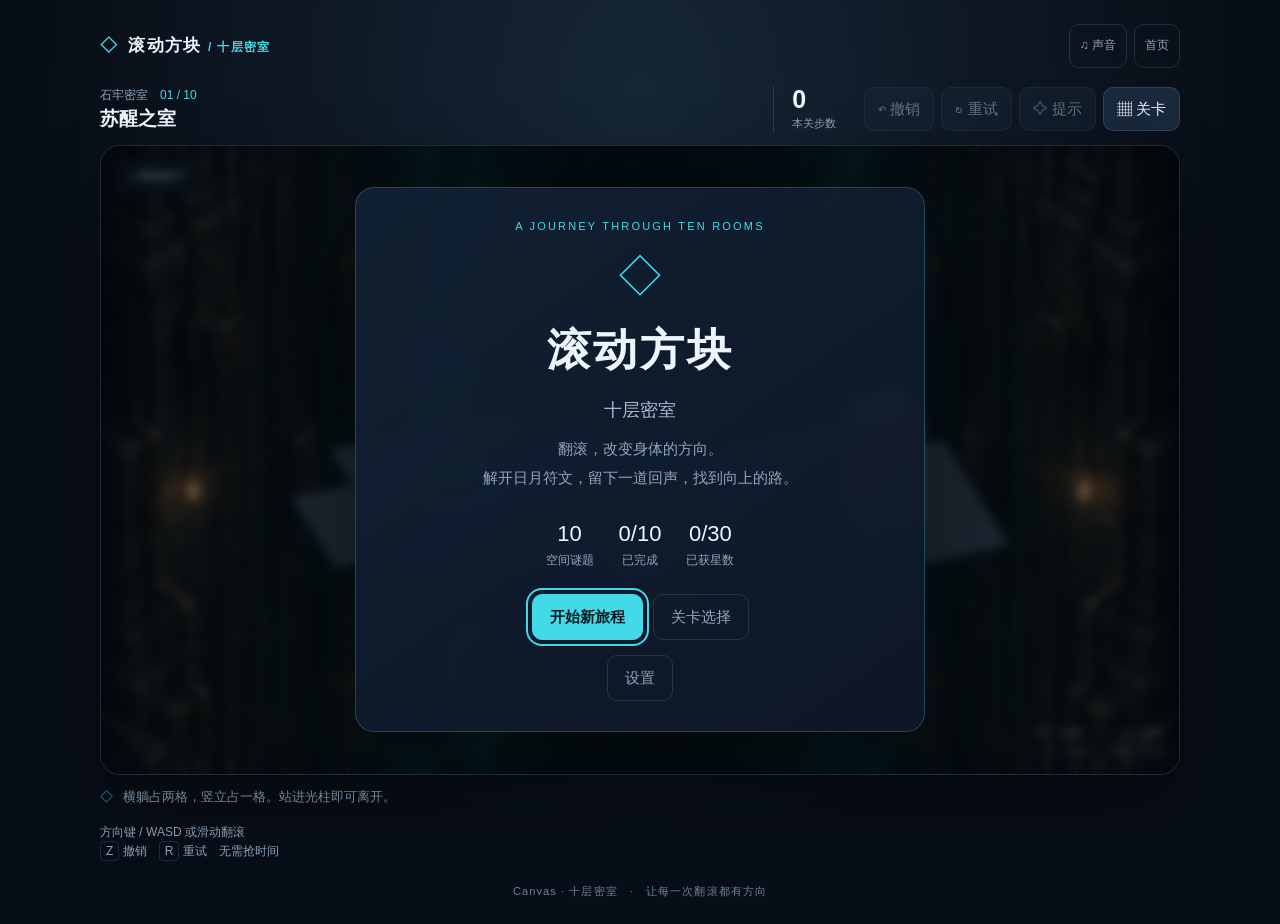
==== commit 27875b61: "fix(background): fill game window with centered responsive room art" ====
--- a/index.html
+++ b/index.html
@@ -9,7 +9,7 @@
   <link rel="stylesheet" href="game.css?v=audio-1">
   <link rel="icon" href="favicon.svg" type="image/svg+xml">
 
-  <script defer src="escape-background.js"></script>
+  <script defer src="escape-background.js?v=cover-1"></script>
   <script defer src="game-core.js"></script>
   <script defer src="levels.js"></script>
   <script defer src="game-renderers.js"></script>
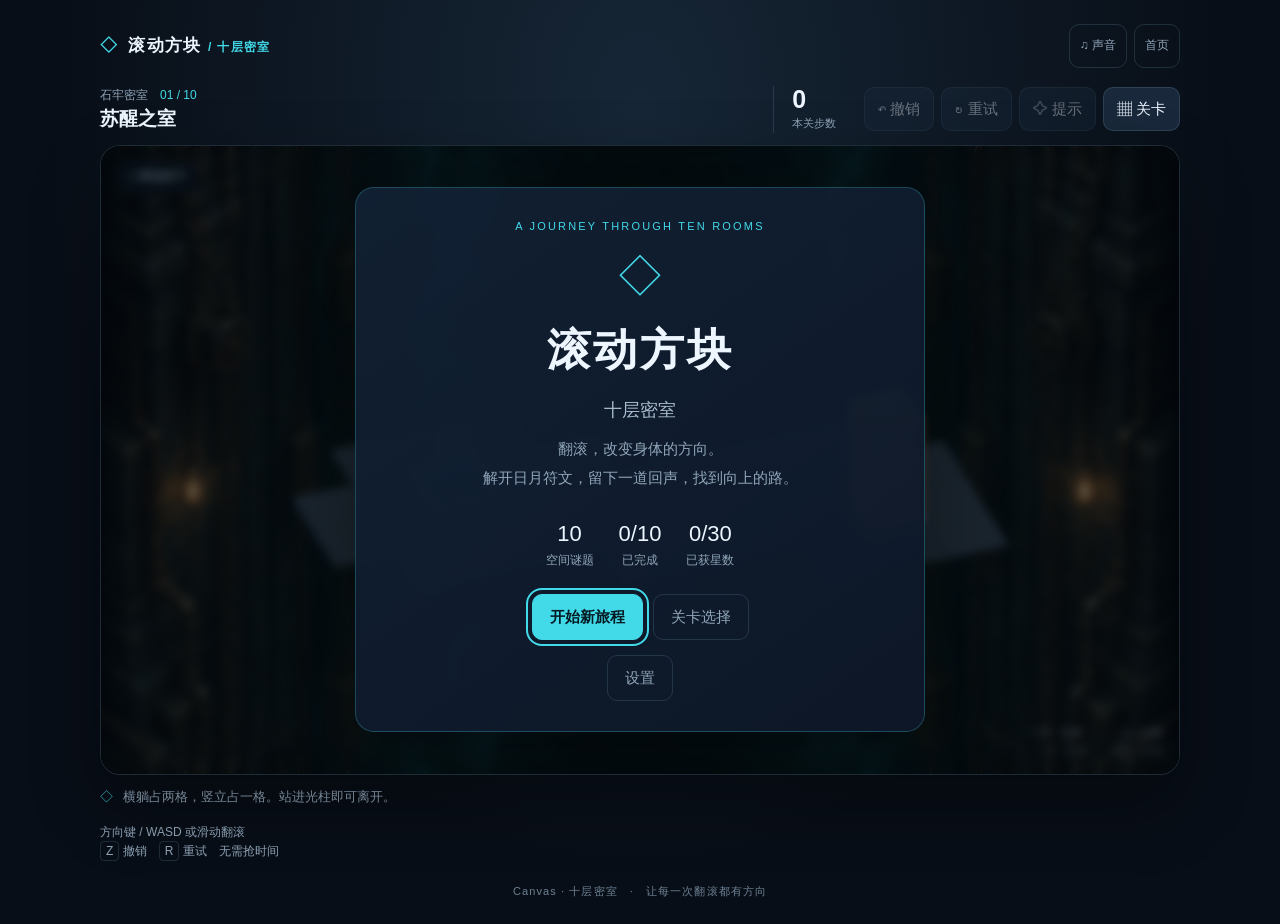
==== commit 137b1d27: "feat(character): replace schoolkid with skeleton suit kid" ====
--- a/index.html
+++ b/index.html
@@ -12,7 +12,7 @@
   <script defer src="escape-background.js?v=cover-1"></script>
   <script defer src="game-core.js"></script>
   <script defer src="levels.js"></script>
-  <script defer src="game-renderers.js"></script>
+  <script defer src="game-renderers.js?v=skeleton-1"></script>
   <script defer src="game-audio.js?v=audio-1"></script>
   <script defer src="game-app.js?v=audio-1"></script>
 </head>
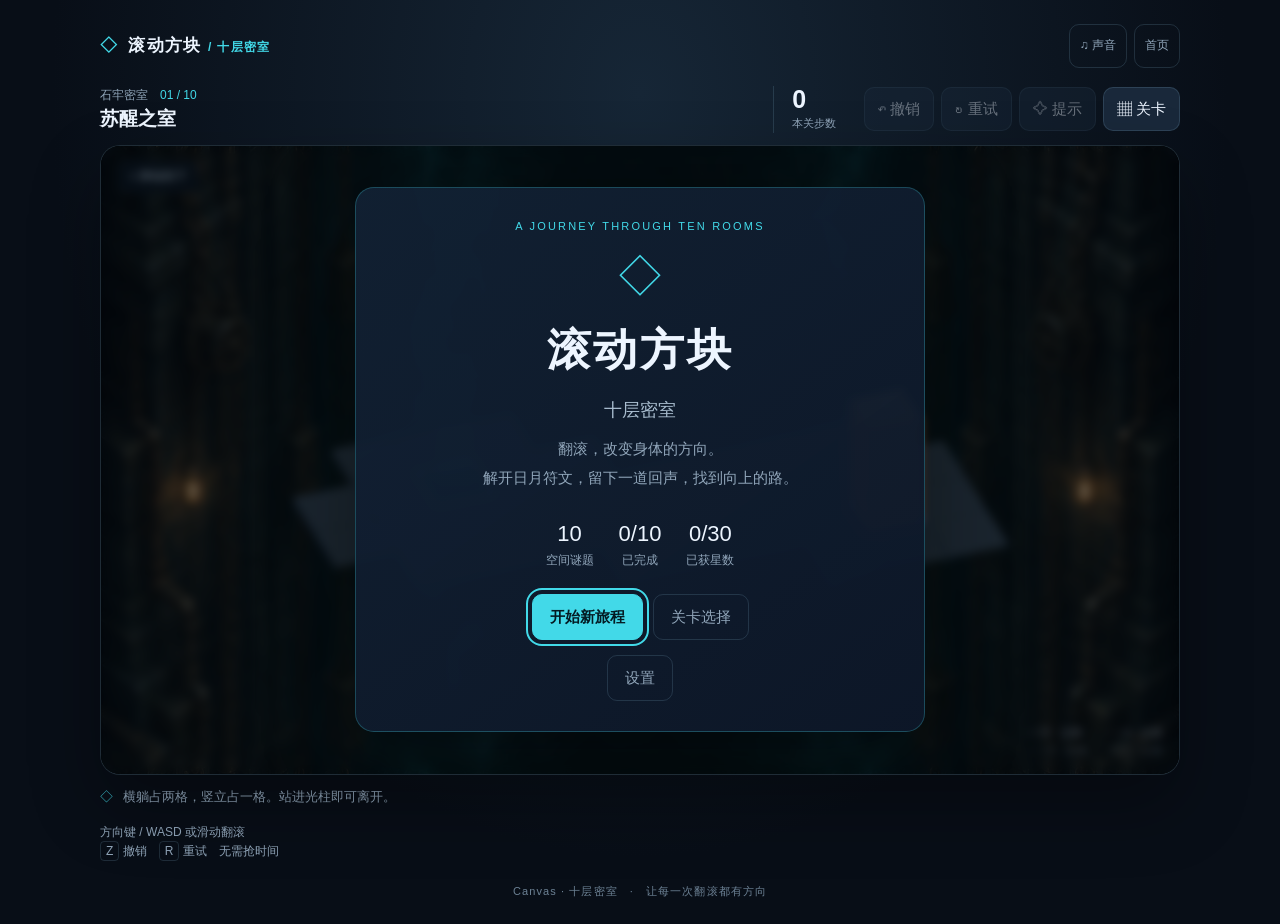
==== commit da8f0b55: "fix(character): remove skeleton kid hand bag" ====
--- a/index.html
+++ b/index.html
@@ -12,7 +12,7 @@
   <script defer src="escape-background.js?v=cover-1"></script>
   <script defer src="game-core.js"></script>
   <script defer src="levels.js"></script>
-  <script defer src="game-renderers.js?v=skeleton-1"></script>
+  <script defer src="game-renderers.js?v=skeleton-2"></script>
   <script defer src="game-audio.js?v=audio-1"></script>
   <script defer src="game-app.js?v=audio-1"></script>
 </head>
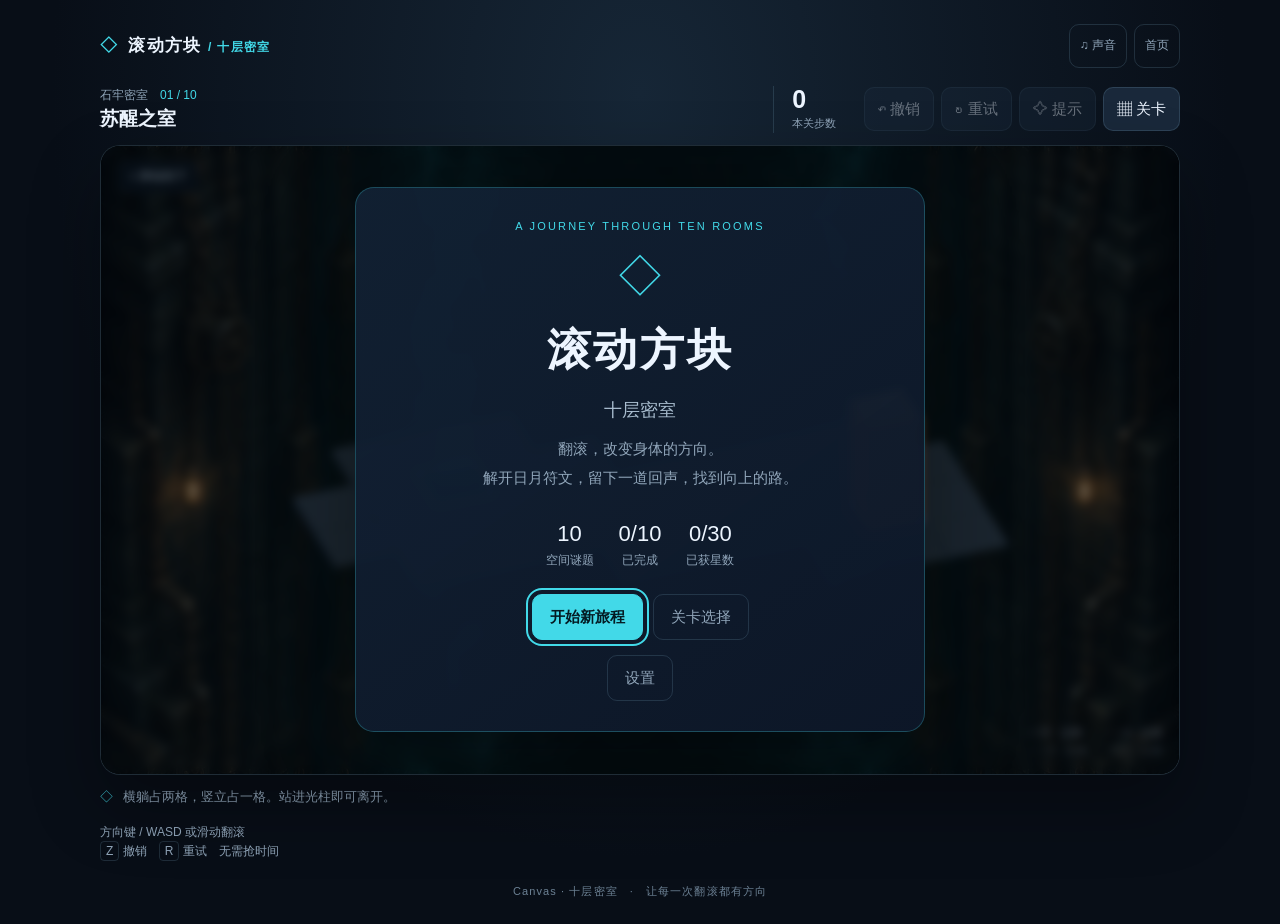
==== commit 1cf1b45e: "feat: redesign game icon and update room presentation" ====
--- a/index.html
+++ b/index.html
@@ -9,7 +9,7 @@
   <link rel="stylesheet" href="game.css?v=audio-1">
   <link rel="icon" href="favicon.svg" type="image/svg+xml">
 
-  <script defer src="escape-background.js?v=cover-1"></script>
+  <script defer src="escape-background.js?v=abyss-1"></script>
   <script defer src="game-core.js"></script>
   <script defer src="levels.js"></script>
   <script defer src="game-renderers.js?v=skeleton-2"></script>
